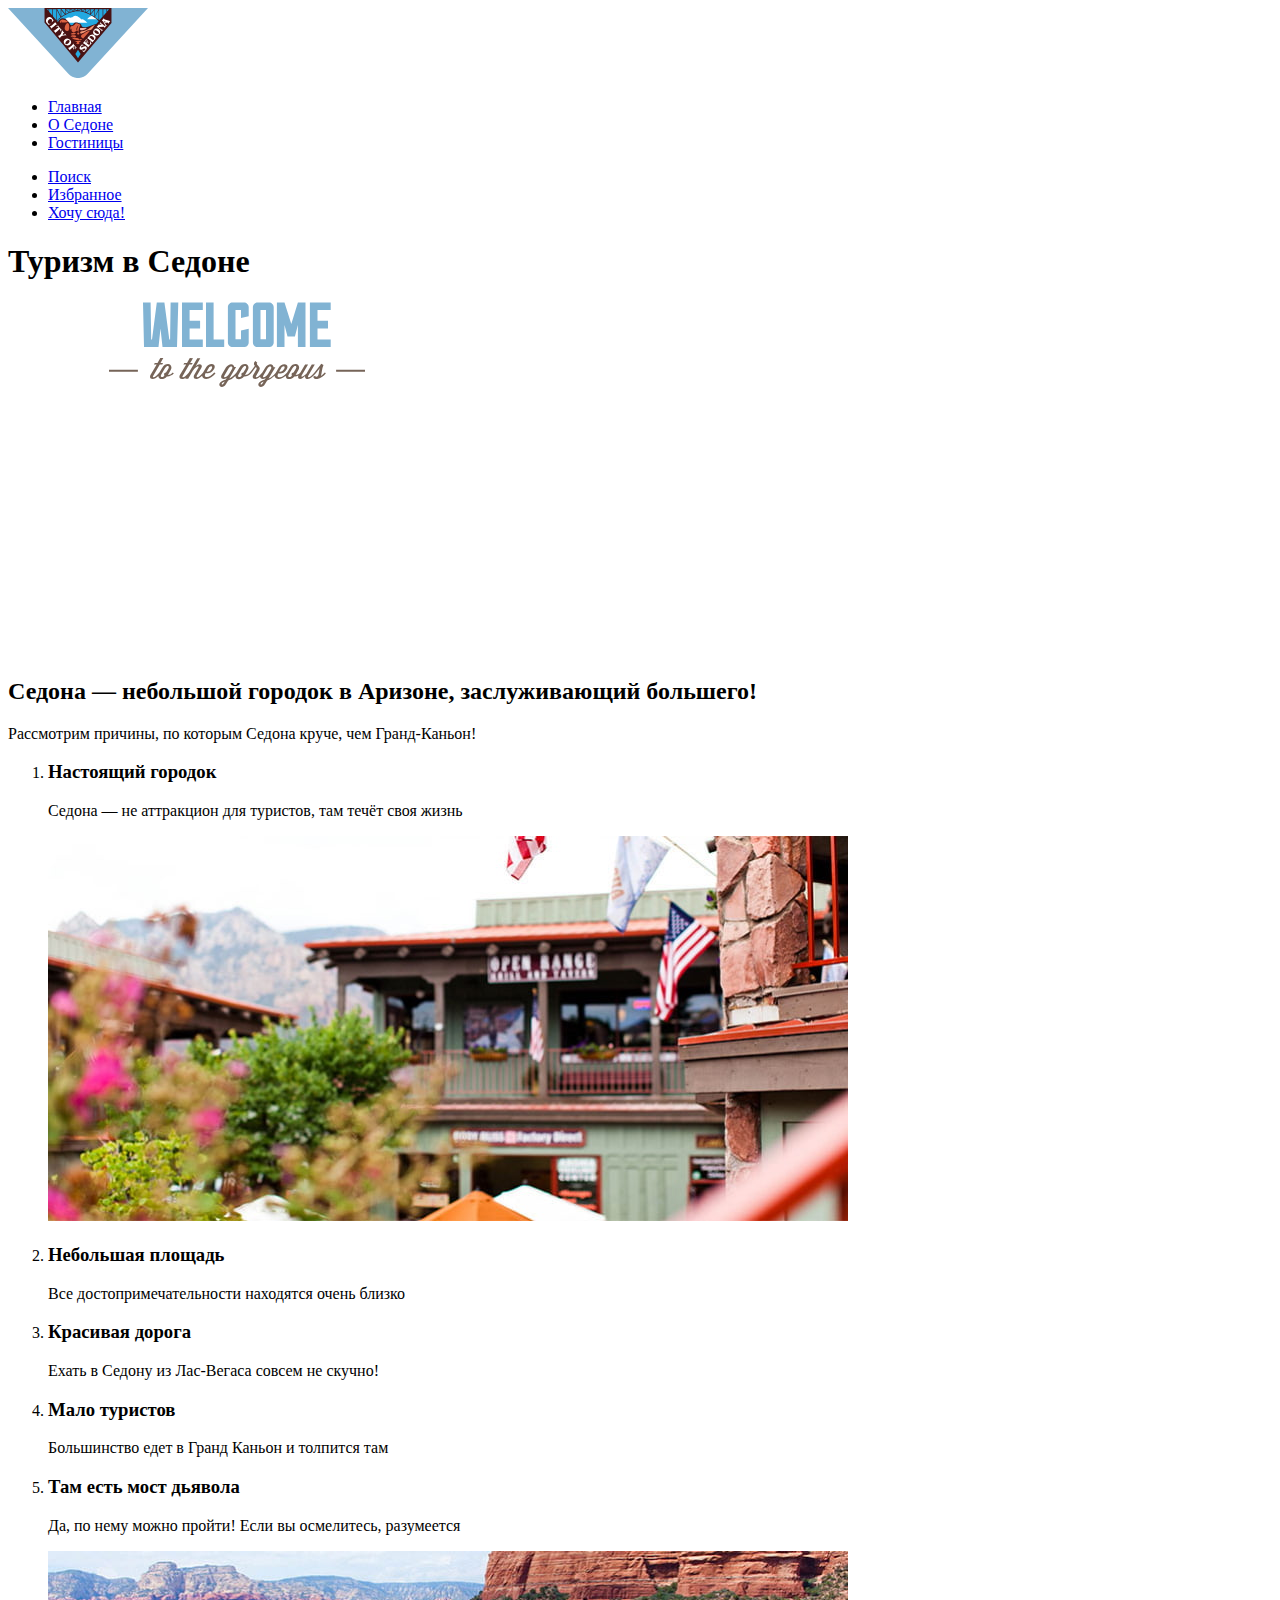
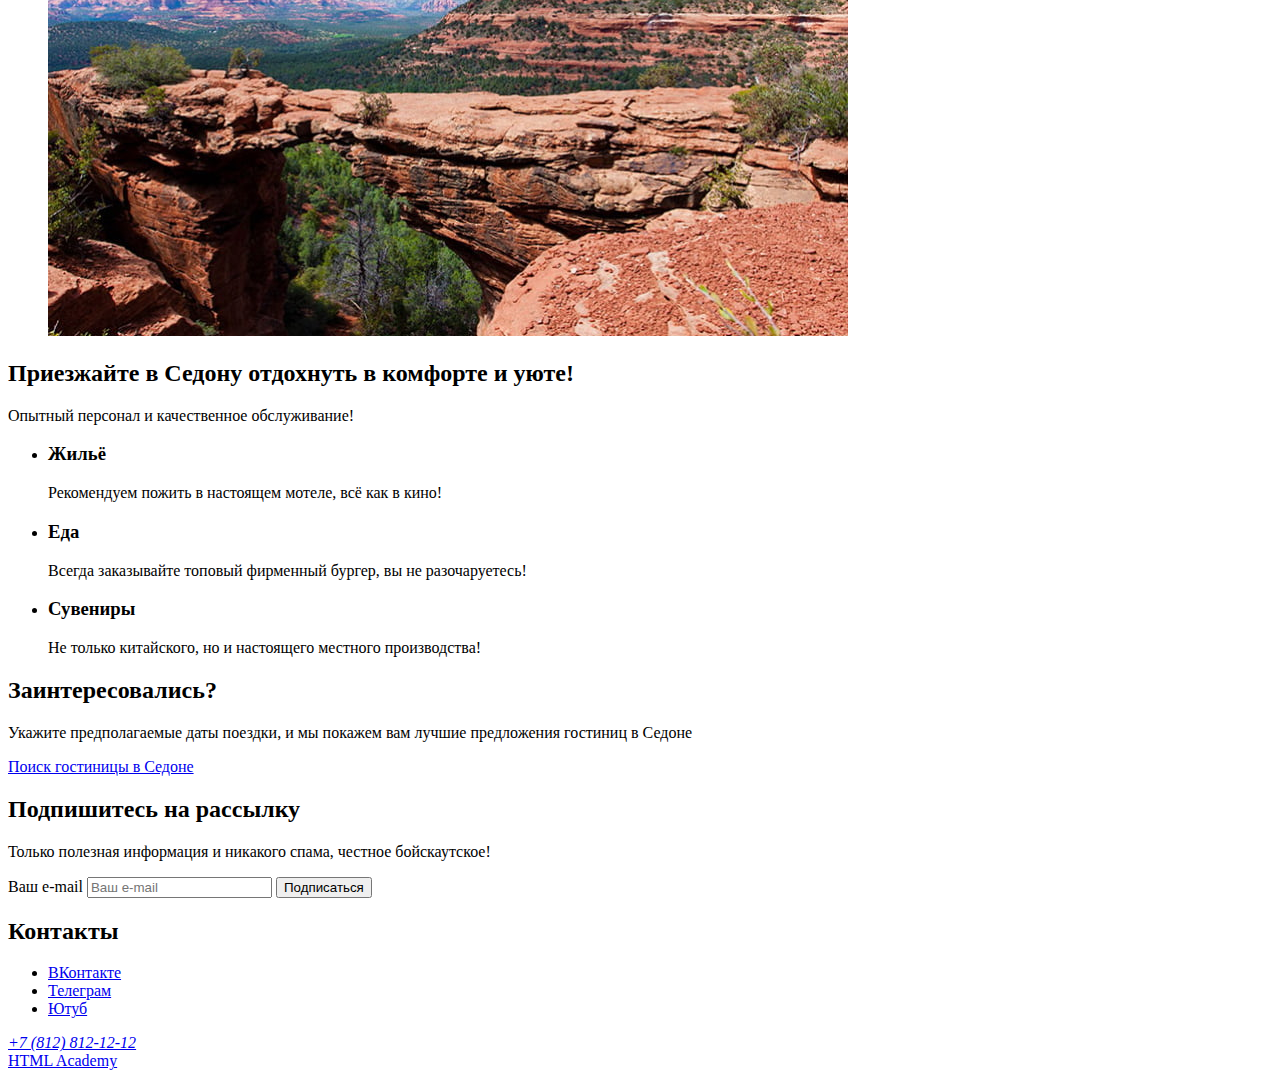
==== index.html @ 93b2c94d "Графика для всех страниц" ====
<!DOCTYPE html>
<html lang="ru">
  <head>
    <meta charset="utf-8">
    <title>HTML Academy: Седона</title>
  </head>
  <body>

    <!-- ХЕДЕР -->
    <header class="page-header">

      <!-- Логотип в хедере-->
      <a class="header-logo" href="index.html">
        <img class="logo-image" src="images/logo/sedona-logo.svg" width="140" height="70" alt="Логотип сайта Седона">
      </a>

      <!-- Главное меню -->
      <nav class="main-navigation">
        <ul class="navigation-list">
          <li class="navigation-item">
            <a class="navigation-link navigation-link-current" href="index.html">
              Главная
            </a>
          </li>
          <li class="navigation-item">
            <a class="navigation-link" href="#">
              О Седоне
            </a>
          </li>
          <li class="navigation-item">
            <a class="navigation-link" href="catalog.html">
              Гостиницы
            </a>
          </li>
        </ul>

        <!-- Пользовательское меню -->
        <ul class="navigation-list navigation-user">
          <li class="navigation-item">
            <a class="navigation-button" href="#">
              <span class="visually-hidden">
                Поиск
              </span>
            </a>
          </li>
          <li class="navigation-item">
            <a class="navigation-button" href="#">
              <span class="visually-hidden">
                Избранное
              </span>
            </a>
          </li>
          <li class="navigation-item">
            <a class="navigation-button button button-link" href="#">
              Хочу сюда!
            </a>
          </li>
        </ul>
      </nav>

    </header>

    <!-- СОДЕРЖИМОЕ СТРАНИЦЫ -->
    <main class="main-container main-index">

      <!-- Хиро -->
      <section class="hero">
        <h1 class="visually-hidden">
          Туризм в Седоне
        </h1>
        <div class="hero-divider">
          <img class="hero-slogan" src="images/index/svg/hero-slogan.svg" width="458" height="352" alt="Welcome to the gorgeous Sedona. Because the Grand Canyon sucks!">
        </div>
      </section>

      <!-- Преимущества -->
      <section class="advantages">

        <!-- Шапка преимуществ -->
        <header class="advantages-header">
          <h2 class="advantages-title heading">
            Седона — небольшой городок в Аризоне, заслуживающий большего!
          </h2>
          <p class="heading-tagline">
            Рассмотрим причины, по которым Седона круче, чем Гранд-Каньон!
          </p>
        </header>

        <!-- Список преимуществ -->
        <ol class="advantages-list">

          <!-- 1 преимущество -->
          <li class="advantages-item">
            <div class="reason reason-photo">
              <h3 class="reason-title">
                Настоящий городок
              </h3>
              <p class="reason-tagline">
                Седона — не аттракцион для туристов, там течёт своя жизнь
              </p>
            </div>
            <img class="advantages-photo" src="images/index/advantages-townscape.jpg" width="800" height="385" alt="Внешний облик города Седоны">
          </li>

          <!-- 2 преимущество -->
          <li class="reason">
            <h3 class="reason-title">
              Небольшая площадь
            </h3>
            <p class="reason-tagline">
              Все достопримечательности находятся очень близко
            </p>
          </li>

          <!-- 3 преимущество -->
          <li class="reason reason-center">
            <h3 class="reason-title">
              Красивая дорога
            </h3>
            <p class="reason-tagline">
              Ехать в Седону из Лас-Вегаса совсем не скучно!
            </p>
          </li>

          <!-- 4 преимущество -->
          <li class="reason">
            <h3 class="reason-title">
              Мало туристов
            </h3>
            <p class="reason-tagline">
              Большинство едет в Гранд Каньон и толпится там
            </p>
          </li>

          <!-- 5 преимущество -->
          <li class="advantages-item">
            <div class="reason reason-photo">
              <h3 class="reason-title">
                Там есть мост дьявола
              </h3>
              <p class="reason-tagline">
                Да, по нему можно пройти! Если вы осмелитесь, разумеется
              </p>
            </div>
            <img class="advantages-photo advantages-photo-order" src="images/index/advantages-devils-bridge.jpg" width="800" height="385" alt="Мост Дьявола">
          </li>

        </ol>
      </section>

      <!-- Сервисы -->
      <section class="services">

        <!-- Шапка сервисов -->
        <header class="services-header">
          <h2 class="services-title heading">
            Приезжайте в Седону отдохнуть в комфорте и уюте!
          </h2>
          <p class="heading-tagline">
            Опытный персонал и качественное обслуживание!
          </p>
        </header>

        <!-- Список сервисов-->
        <ul class="services-list">

          <li class="services-item services-housing">
            <h3 class="reason-title services-title">
              Жильё
            </h3>
            <p class="reason-tagline services-tagline">
              Рекомендуем пожить в настоящем мотеле, всё как в кино!
            </p>
          </li>
          <li class="services-item services-food">
            <h3 class="reason-title services-title">
              Еда
            </h3>
            <p class="reason-tagline services-tagline">
              Всегда заказывайте топовый фирменный бургер, вы не разочаруетесь!
            </p>
          </li>
          <li class="services-item services-souvenir">
            <h3 class="reason-title services-title">
              Сувениры
            </h3>
            <p class="reason-tagline services-tagline">
              Не только китайского, но и настоящего местного производства!
            </p>
          </li>

        </ul>
      </section>

        <!-- Поиск гостиницы -->
      <section class="search-hotel">
        <h2 class="search-hotel-title heading">
          Заинтересовались?
        </h2>
        <p class="find-hotel-tagline">
          Укажите предполагаемые даты поездки, и мы покажем вам лучшие предложения гостиниц в Седоне
        </p>
        <a class="button button-link" href="catalog.html">
          Поиск гостиницы в Cедоне
        </a>
      </section>

      <!-- Подписка -->
      <section class="subscribe subscribe-index">
        <h2 class="subscribe-title heading">
          Подпишитесь на рассылку
        </h2>
        <p class="subscribe-tagline">
          Только полезная информация и никакого спама, честное бойскаутское!
        </p>
        <form class="subscribe-form" action="https://echo.htmlacademy.ru/" method="post">
          <label for="email" class="visually-hidden">
            Ваш e-mail
          </label>
          <input type="text" id="email" name="subscribe-email" placeholder="Ваш e-mail">
          <button class="subscribe-button button" type="submit">
            Подписаться
          </button>
        </form>
      </section>

    </main>

    <!-- ФУТЕР -->
    <footer class="page-footer">
      <h2 class="visually-hidden">
        Контакты
      </h2>

      <!-- Ссылки на социальные сети -->
      <ul class="social-list">
        <li class="social-item">
          <a class="social-button" href="https://vk.com/htmlacademy">
            <span class="visually-hidden">
              ВКонтакте
            </span>
          </a>
        </li>
        <li class="social-item">
          <a class="social-button" href="https://t.me/htmlacademy">
            <span class="visually-hidden">
              Телеграм
            </span>
          </a>
        </li>
        <li class="social-item">
          <a class="social-button" href="https://www.youtube.com/c/htmlacademyrus">
            <span class="visually-hidden">
              Ютуб
            </span>
          </a>
        </li>
      </ul>

      <!-- Телефон -->
      <address class="footer-address">
        <a class="footer-address-phone" href="tel:+78128121212">
          +7 (812) 812-12-12
        </a>
      </address>

      <!-- Баннер HTML Academy -->
      <a class="htmlacademy-link" href="https://htmlacademy.ru/">
        <span class="visually-hidden">
          HTML Academy
        </span>
      </a>

    </footer>

  </body>
</html>
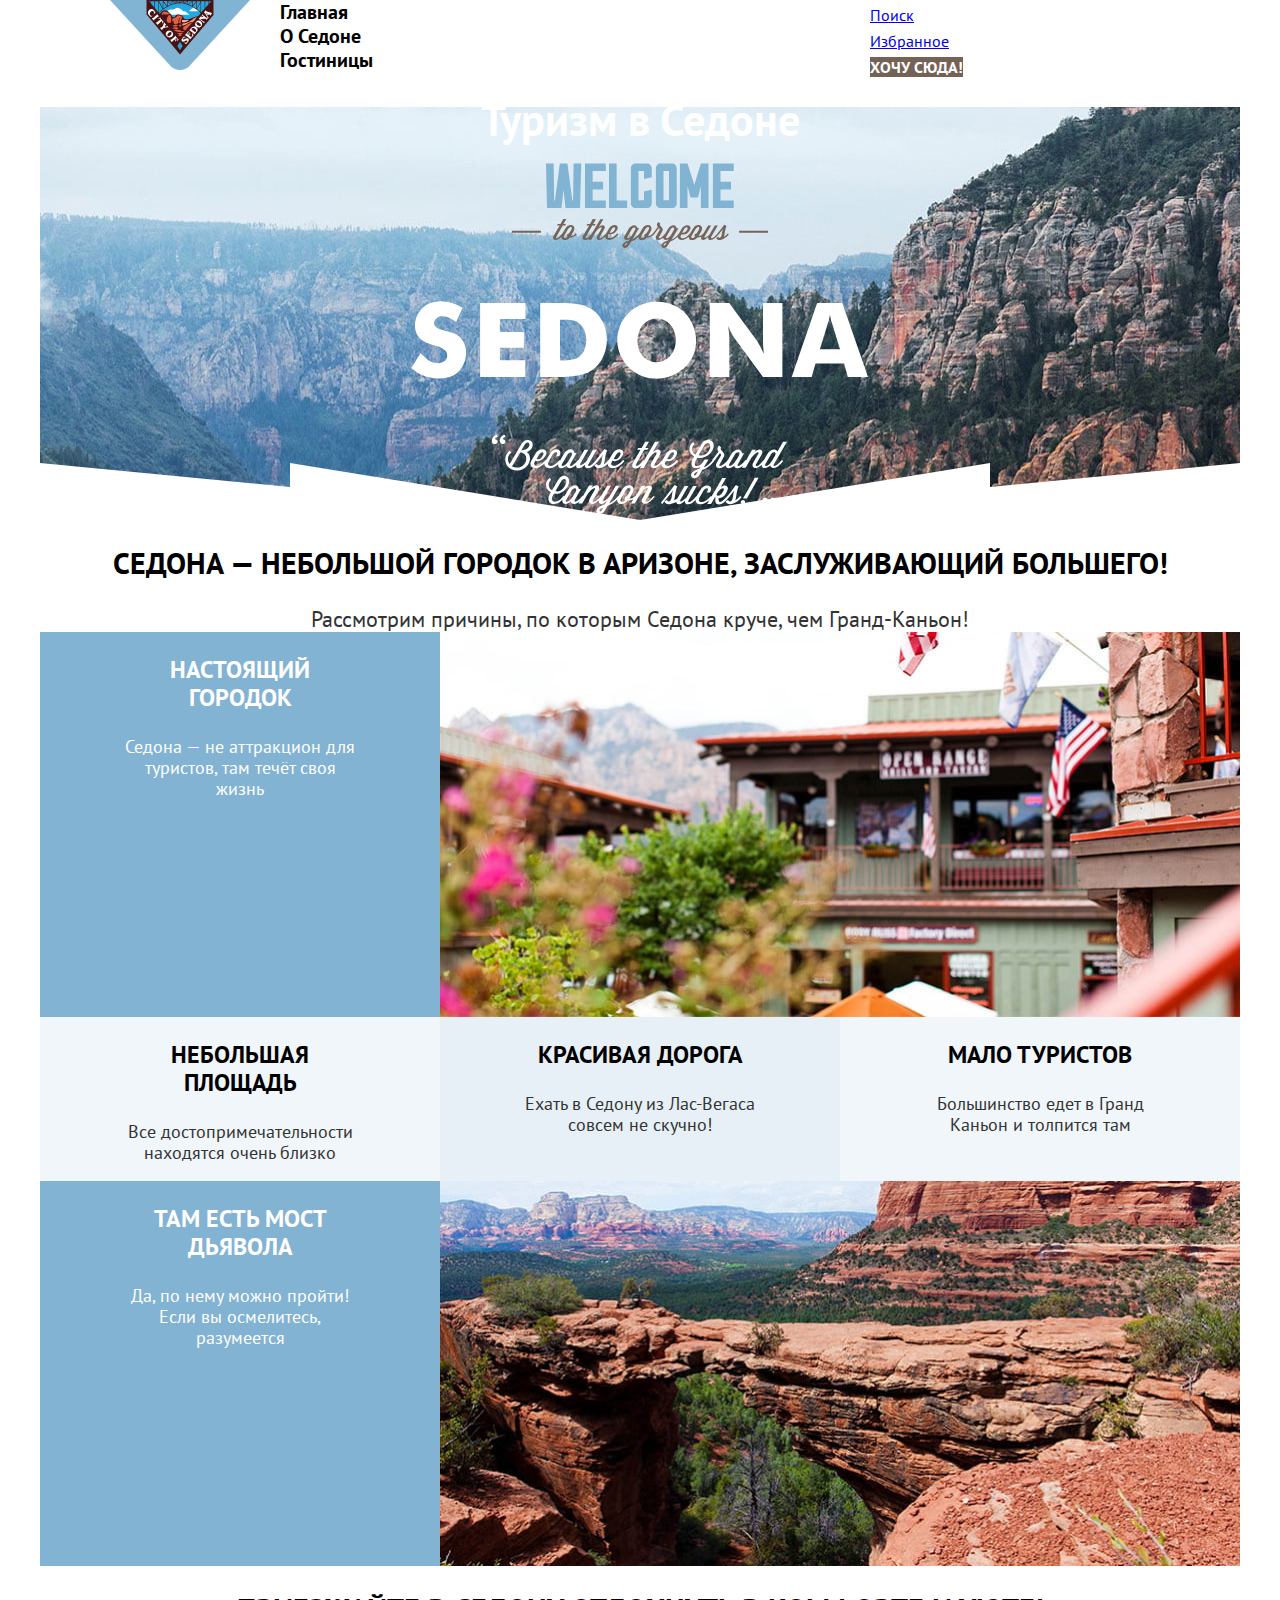
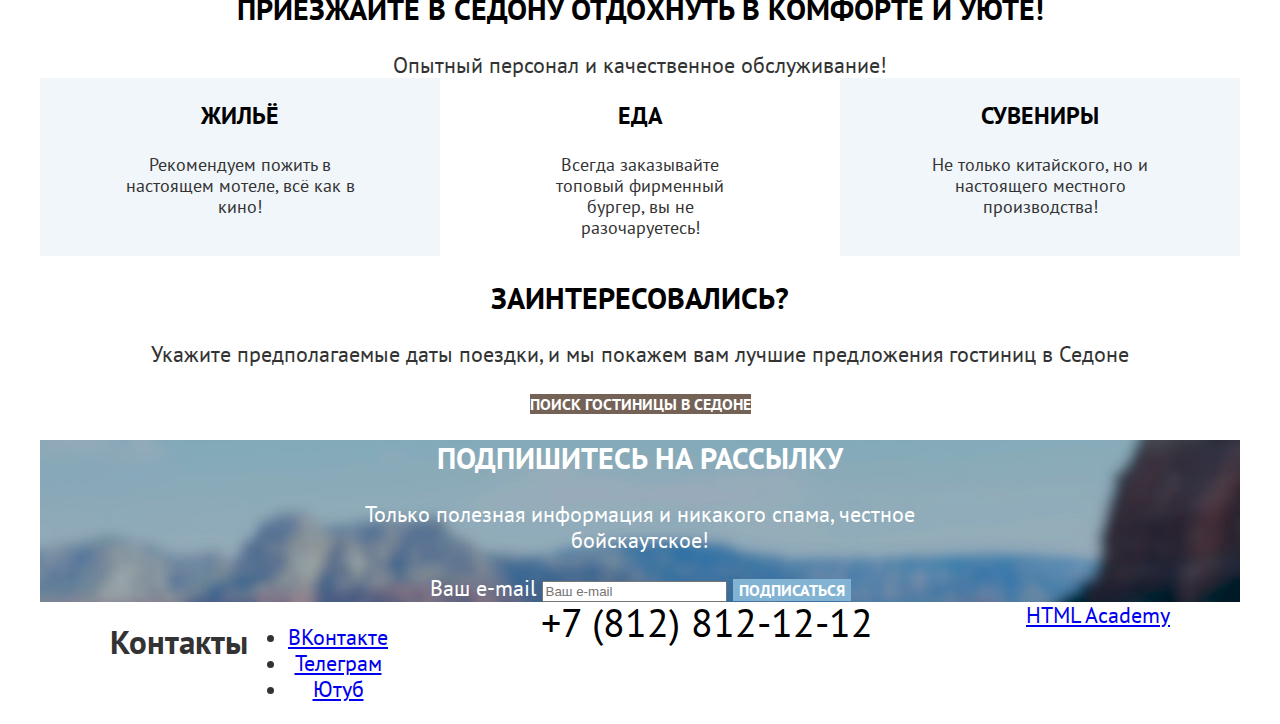
==== commit 67beeb50: "Merge pull request #2 from Yollil/master" ====
--- a/index.html
+++ b/index.html
@@ -3,6 +3,7 @@
   <head>
     <meta charset="utf-8">
     <title>HTML Academy: Седона</title>
+    <link rel="stylesheet" href="styles/styles.css">
   </head>
   <body>
 
@@ -197,7 +198,7 @@
         <h2 class="search-hotel-title heading">
           Заинтересовались?
         </h2>
-        <p class="find-hotel-tagline">
+        <p class="search-hotel-tagline">
           Укажите предполагаемые даты поездки, и мы покажем вам лучшие предложения гостиниц в Седоне
         </p>
         <a class="button button-link" href="catalog.html">
--- a/styles/styles.css
+++ b/styles/styles.css
@@ -0,0 +1,402 @@
+/* Шрифты */
+
+@font-face {
+  font-family: "PT Sans";
+  font-style: normal;
+  font-weight: 400;
+  src: url("../fonts/ptsans-400.woff2") format("woff2");
+  font-display: swap;
+}
+
+@font-face {
+  font-family: "PT Sans";
+  font-style: normal;
+  font-weight: 700;
+  src: url("../fonts/ptsans-700.woff2") format("woff2");
+  font-display: swap;
+}
+
+/* Основное */
+
+html {
+  height: 100%;
+}
+
+body {
+  font-family: "PT Sans", sans-serif;
+  font-size: 22px;
+  line-height: 26px;
+  color: #333333;
+  background-color: #FFFFFF;
+  text-align: center;
+  margin: 0 auto;
+  display: flex;
+  flex-direction: column;
+  min-height: 100%;
+  width: 1200px;
+}
+
+.main-container {
+  flex-grow: 1;
+}
+
+.main-catalog {
+  text-align: left;
+}
+
+.heading {
+  font-size: 30px;
+  line-height: 36px;
+  color: #000000;
+  font-weight: 700;
+  text-transform: uppercase;
+}
+
+.heading-tagline {
+  margin: 0;
+  padding: 0;
+}
+
+/* Кнопки */
+
+.button {
+  font-family: inherit;
+  font-size: 16px;
+  line-height: 20px;
+  font-weight: 700;
+  text-align: center;
+  color: #FFFFFF;
+  background-color: #83B3D3;
+  text-decoration: none;
+  text-transform: uppercase;
+  border: none;
+}
+
+.button-link {
+  background-color: #756257;
+}
+
+.favorite-selected {
+  background-color: #7DB54F;
+}
+
+.button-reset {
+  background-color: transparent;
+}
+
+/* Хедер */
+
+.page-header {
+  text-align: left;
+  display: flex;
+}
+
+.header-logo {
+  margin-left: 70px;
+}
+
+.main-navigation {
+  display: flex;
+  width: 892px;
+  padding-left: 30px;
+  padding-right: 70px;
+}
+
+.navigation-list {
+  width: 570px;
+  margin: 0;
+  padding: 0;
+  list-style: none;
+}
+
+.navigation-user {
+  width: 300px;
+  margin-left: auto;
+}
+
+.navigation-link {
+  font-size: 20px;
+  line-height: 24px;
+  font-weight: 700;
+  color: #000000;
+  text-decoration: none;
+  display: block;
+}
+
+.navigation-button {
+  font-size: 16px;
+  line-height: 20px;
+}
+
+/* Футер */
+
+.page-footer {
+  width: 1060px;
+  padding-left: 70px;
+  padding-right: 70px;
+  display: flex;
+}
+
+.social-list {
+  margin-right: auto;
+}
+
+.footer-address-phone {
+  width: 400px;
+  font-size: 40px;
+  line-height: 40px;
+  font-style: normal;
+  color: #000000;
+  text-decoration: none;
+}
+
+.htmlacademy-link {
+  margin-left: auto;
+}
+
+/* ГЛАВНАЯ */
+
+/* Приветствие */
+
+.hero {
+  color: #FFFFFF;
+  background-color: #68A2CA;
+  background-image: url("../images/index/hero-background.jpg");
+  background-size: 100% auto;
+  background-repeat: no-repeat;
+}
+
+.hero-divider {
+  background-position: bottom;
+  background-image: url("../images/index/svg/hero-divider.svg");
+  background-size: 100% auto;
+  background-repeat: no-repeat;
+}
+
+/* Преимущества */
+
+.advantages-list, .services-list {
+  display: flex;
+  flex-wrap: wrap;
+  list-style: none;
+  margin: 0;
+  padding: 0;
+}
+
+.advantages-item {
+  display: flex;
+}
+
+.reason {
+  width: 230px;
+  padding-left: 85px;
+  padding-right: 85px;
+  font-size: 18px;
+  line-height: 21px;
+  background-color: rgba(131, 179, 211, 0.12);
+}
+
+.reason-photo {
+  background-color: #83B3D3;
+  color: #FFFFFF;
+}
+
+.reason-center {
+  background-color: rgba(131, 179, 211, 0.2);
+}
+
+.reason-title {
+  color: #000000;
+  font-weight: 700;
+  text-transform: uppercase;
+  font-size: 24px;
+  line-height: 28px;
+}
+
+.reason-photo .reason-title {
+  color: #FFFFFF
+}
+
+/* Сервисы */
+
+.services-item {
+  width: 230px;
+  padding-left: 85px;
+  padding-right: 85px;
+  font-size: 18px;
+  line-height: 21px;
+  background-color: rgba(131, 179, 211, 0.12);
+}
+
+.services-housing {
+  background-image: url("../images/index/svg/housing.svg");
+  background-repeat: no-repeat;
+}
+
+.services-food {
+  background-color:#FFFFFF;
+  background-image: url("../images/index/svg/food.svg");
+  background-repeat: no-repeat;
+}
+
+.services-souvenir {
+  background-image: url("../images/index/svg/souvenir.svg");
+  background-repeat: no-repeat;
+}
+
+/* Подписка */
+
+.subscribe {
+  text-align: center;
+  width: 684px;
+  padding-left: 258px;
+  padding-right: 258px;
+}
+
+.subscribe-index {
+  background-color: #68A2CA;
+  color: #FFFFFF;
+  background-image: url("../images/index/subscribe-background.jpg");
+  background-size: 100% auto;
+  background-repeat: no-repeat;
+}
+
+.subscribe-index .subscribe-title {
+  color: #FFFFFF;
+}
+
+/* КАТАЛОГ */
+
+.catalog-header-title {
+  font-size: 60px;
+  line-height: 78px;
+}
+
+.catalog-container {
+  background-color: #68A2CA;
+  color: #FFFFFF;
+  background-image: url("../images/catalog/catalog-background.jpg");
+  background-size: 100% auto;
+  background-repeat: no-repeat;
+  text-align: left;
+  padding-left: 70px;
+  padding-right: 70px;
+}
+
+/* Хлебные крошки */
+
+.breadcrumbs {
+  list-style: none;
+}
+
+.breadcrumbs-link {
+  font-size: 16px;
+  line-height: 21px;
+  color: #FFFFFF;
+  text-decoration: none;
+}
+
+/* Фильтры */
+
+.catalog-filter-form {
+  display: flex;
+}
+
+.filter-list {
+  list-style: none;
+  margin: 0;
+  padding: 0;
+}
+
+.filter-title {
+  font-weight: 700;
+  font-size: 20px;
+  line-height: 24px;
+}
+
+.control-label {
+  font-size: 18px;
+  line-height: 23px;
+}
+
+/* Слайдер */
+
+.filter-price {
+  font-size: 18px;
+  line-height: 24px;
+}
+
+.filter-input {
+  font-weight: 700;
+}
+
+/* Список гостиниц */
+
+.catalog-content {
+  width: 1060px;
+  padding-left: 70px;
+  padding-right: 70px;
+}
+
+.search-result {
+  font-size: 30px;
+  line-height: 36px;
+  font-weight: 700;
+  text-transform: uppercase;
+}
+
+.hotels-list {
+  display: flex;
+  flex-wrap: wrap;
+  list-style: none;
+  margin: 0;
+  padding: 0;
+}
+
+/* Карточка гостиницы */
+
+.hotels-card {
+  width: 300px;
+  padding-left: 20px;
+  padding-right: 20px;
+}
+
+.hotels-description {
+  font-size: 18px;
+  line-height: 21px;
+}
+
+.hotels-price {
+  font-size: 18px;
+  line-height: 21px;
+}
+
+.hotels-link {
+  font-size: 24px;
+  line-height: 28px;
+  color: #000000;
+  text-decoration: none;
+}
+
+.hotels-rating {
+  font-size: 16px;
+  line-height: 20px;
+  text-transform: uppercase;
+}
+
+.hotels-button {
+  font-size: 16px;
+  line-height: 20px;
+}
+
+/* Пагинация */
+
+.pagination-list {
+  list-style: none;
+  display: flex;
+}
+
+.pagination-current {
+  color: #000000;
+  background-color: #F2F2F2;
+}
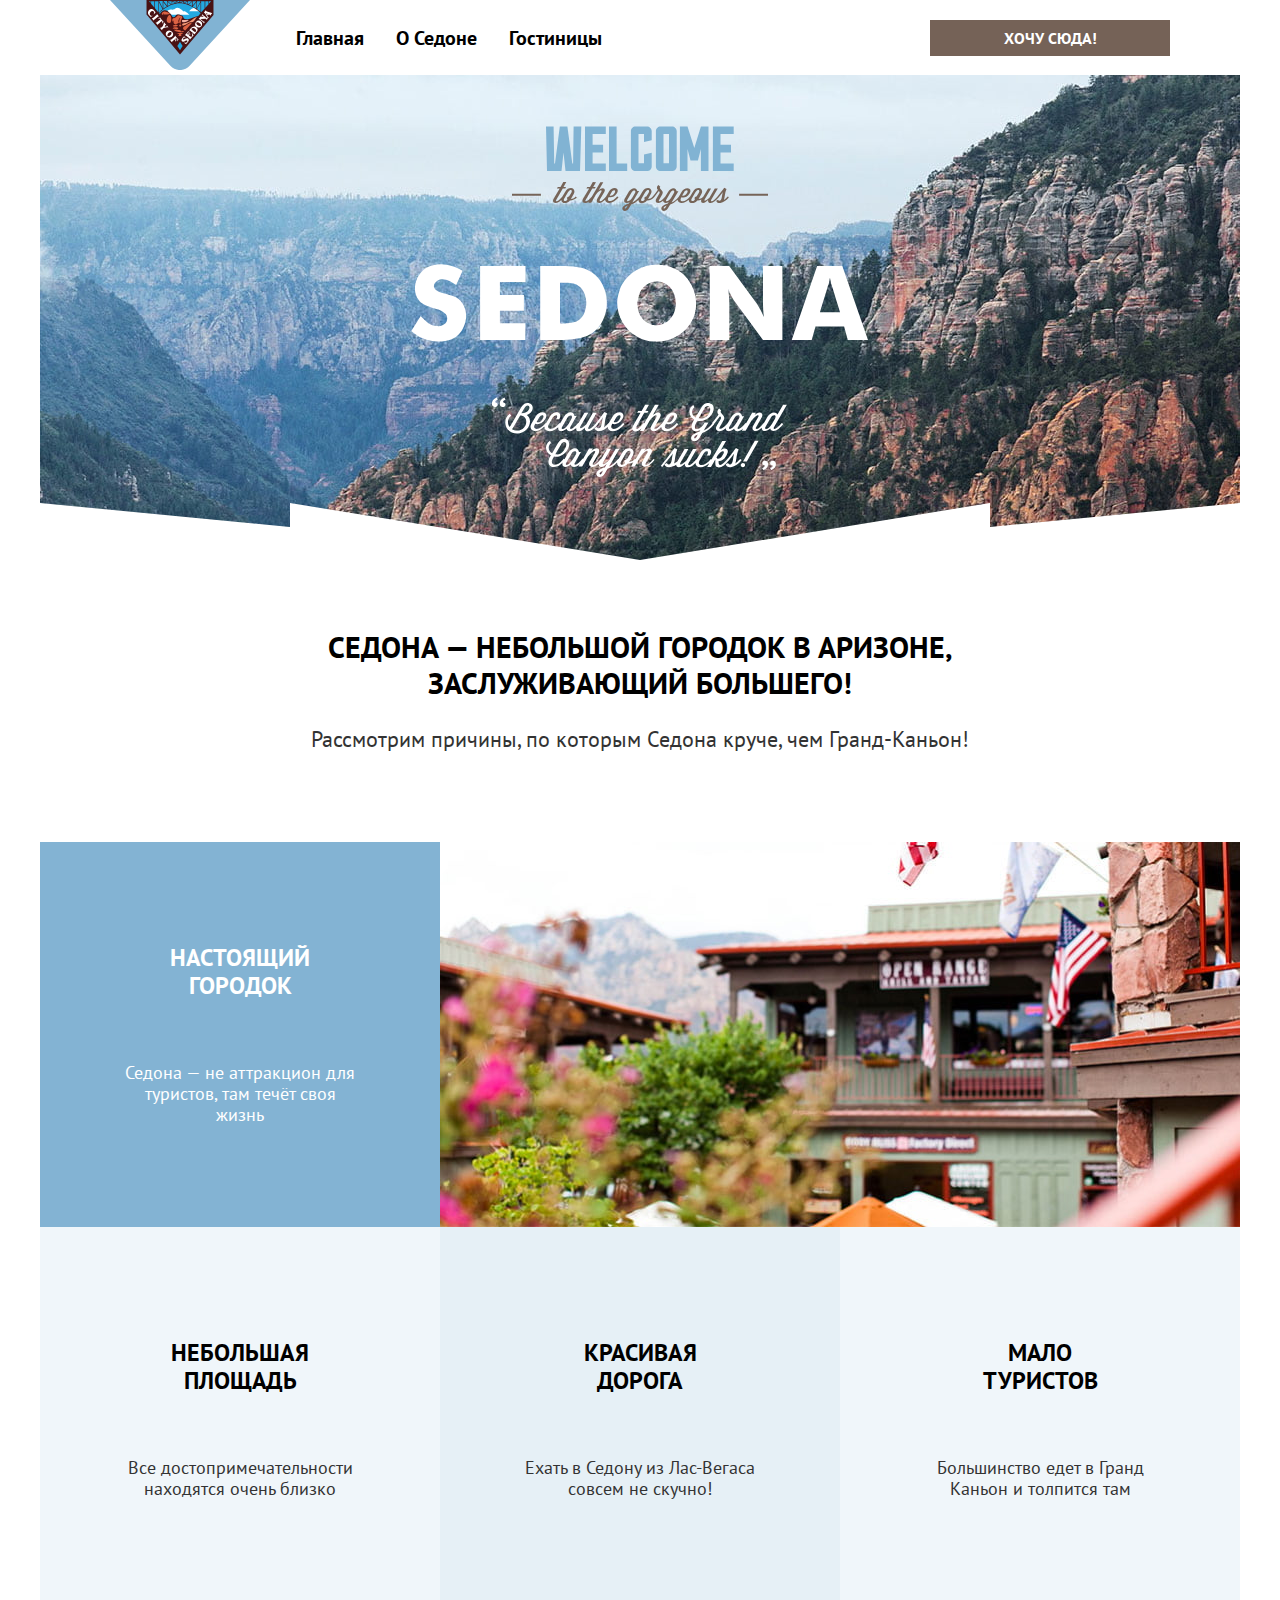
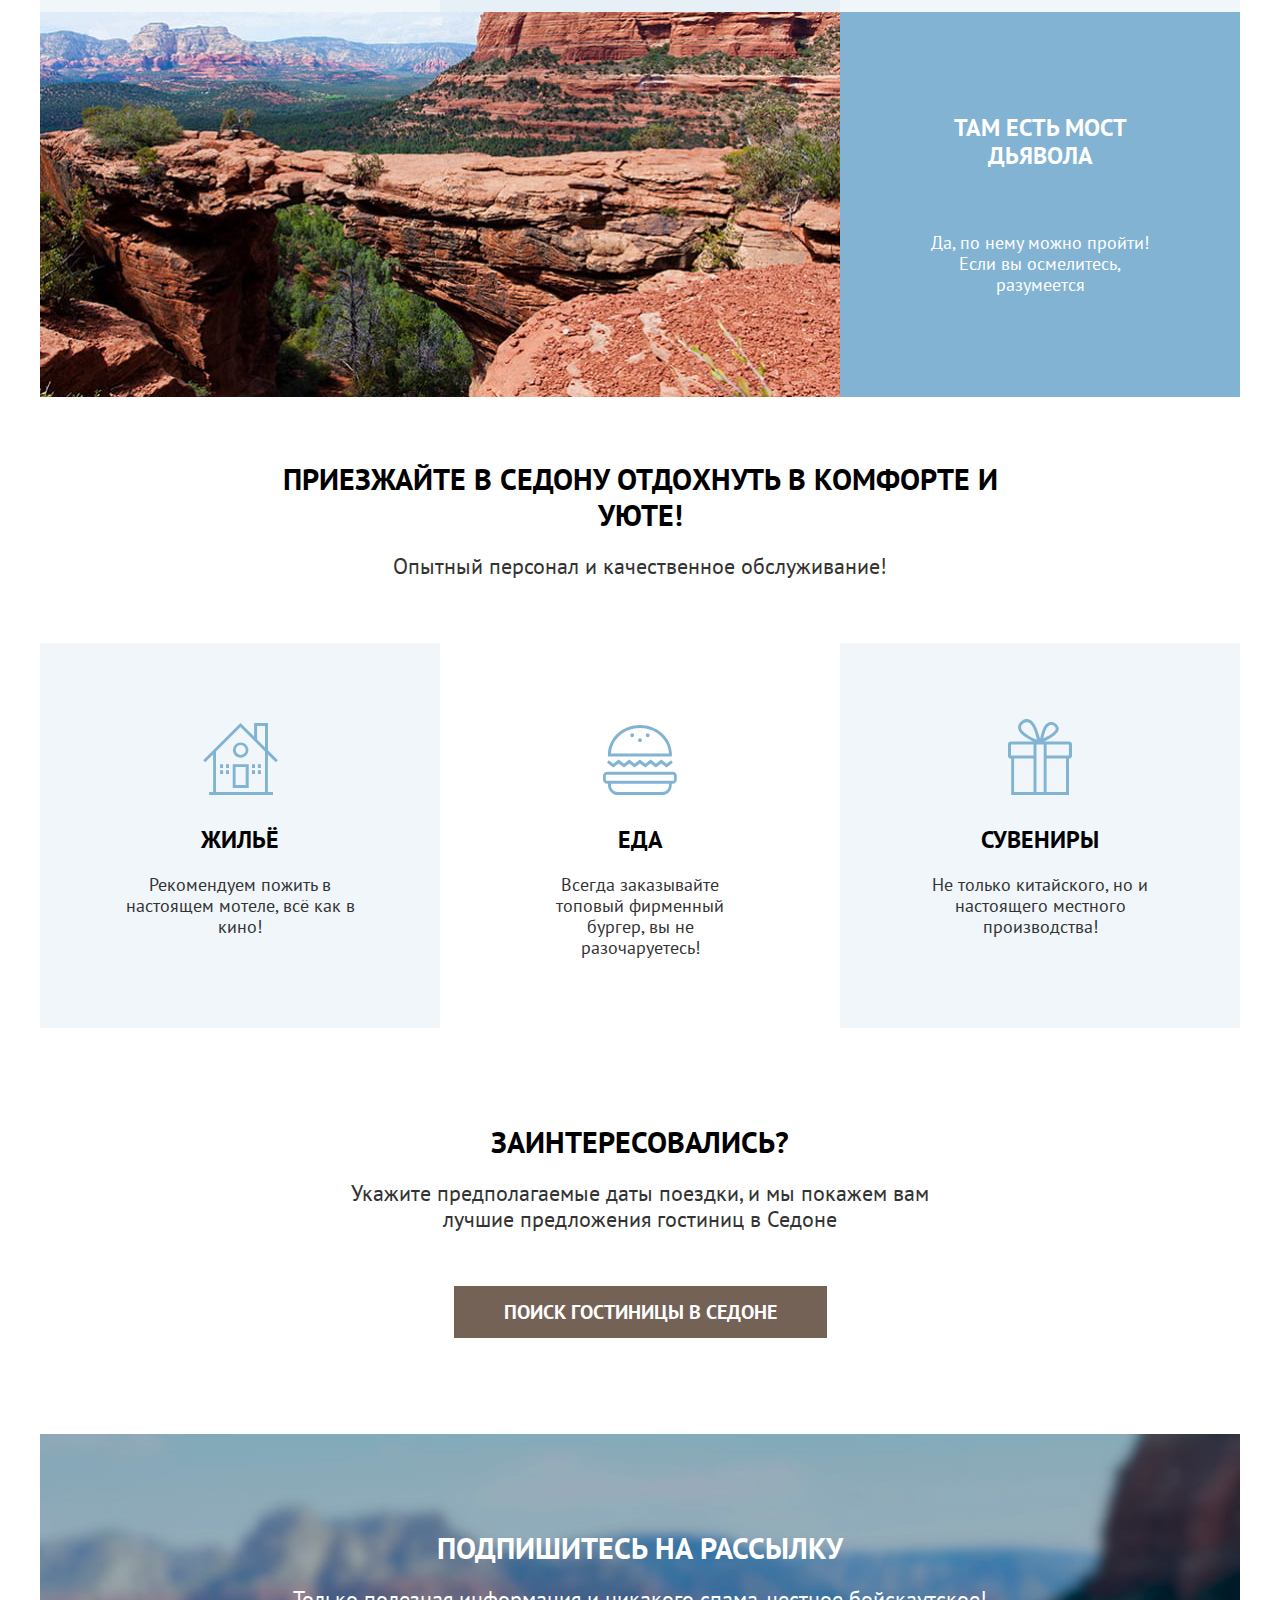
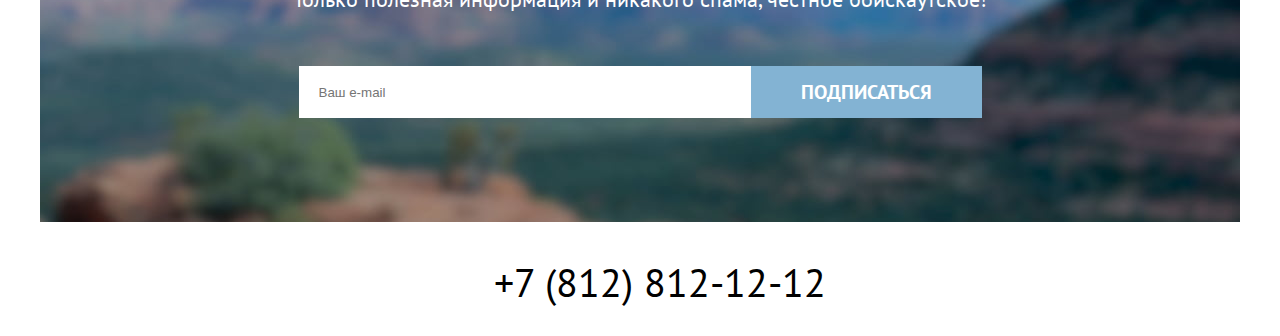
==== commit fd9bb648: "Merge pull request #3 from Yollil/master" ====
--- a/index.html
+++ b/index.html
@@ -135,7 +135,7 @@
 
           <!-- 5 преимущество -->
           <li class="advantages-item">
-            <div class="reason reason-photo">
+            <div class="reason reason-photo reason-order">
               <h3 class="reason-title">
                 Там есть мост дьявола
               </h3>
@@ -143,7 +143,7 @@
                 Да, по нему можно пройти! Если вы осмелитесь, разумеется
               </p>
             </div>
-            <img class="advantages-photo advantages-photo-order" src="images/index/advantages-devils-bridge.jpg" width="800" height="385" alt="Мост Дьявола">
+            <img class="advantages-photo" src="images/index/advantages-devils-bridge.jpg" width="800" height="385" alt="Мост Дьявола">
           </li>
 
         </ol>
@@ -198,7 +198,7 @@
         <h2 class="search-hotel-title heading">
           Заинтересовались?
         </h2>
-        <p class="search-hotel-tagline">
+        <p class="search-hotel-tagline heading-tagline">
           Укажите предполагаемые даты поездки, и мы покажем вам лучшие предложения гостиниц в Седоне
         </p>
         <a class="button button-link" href="catalog.html">
@@ -218,8 +218,8 @@
           <label for="email" class="visually-hidden">
             Ваш e-mail
           </label>
-          <input type="text" id="email" name="subscribe-email" placeholder="Ваш e-mail">
-          <button class="subscribe-button button" type="submit">
+          <input class="subscribe-input" type="text" id="email" name="subscribe-email" placeholder="Ваш e-mail">
+          <button class="button" type="submit">
             Подписаться
           </button>
         </form>
--- a/styles/styles.css
+++ b/styles/styles.css
@@ -17,6 +17,17 @@
 }
 
 /* Основное */
+
+.visually-hidden {
+  position: absolute;
+  width: 1px;
+  height: 1px;
+  margin: -1px;
+  padding: 0;
+  border: 0;
+  clip: rect(0 0 0 0);
+  overflow: hidden;
+}
 
 html {
   height: 100%;
@@ -50,6 +61,8 @@
   color: #000000;
   font-weight: 700;
   text-transform: uppercase;
+  margin: 0;
+  padding: 0;
 }
 
 .heading-tagline {
@@ -60,9 +73,10 @@
 /* Кнопки */
 
 .button {
+  display: inline-block;
   font-family: inherit;
-  font-size: 16px;
-  line-height: 20px;
+  font-size: 20px;
+  line-height: 36px;
   font-weight: 700;
   text-align: center;
   color: #FFFFFF;
@@ -70,6 +84,7 @@
   text-decoration: none;
   text-transform: uppercase;
   border: none;
+  padding: 8px 50px;
 }
 
 .button-link {
@@ -80,8 +95,28 @@
   background-color: #7DB54F;
 }
 
+.button-apply {
+  font-size: 16px;
+  line-height: 20px;
+  padding: 8px 10px;
+  min-width: 171px;
+}
+
 .button-reset {
   background-color: transparent;
+}
+
+.navigation-button {
+  width: 140px;
+  font-size: 16px;
+  line-height: 20px;
+}
+
+.hotels-button {
+  font-size: 16px;
+  line-height: 20px;
+  min-width: 120px;
+  padding: 8px 10px;
 }
 
 /* Хедер */
@@ -107,11 +142,15 @@
   margin: 0;
   padding: 0;
   list-style: none;
+  display: flex;
+  flex-wrap: wrap;
+  align-items: center;
 }
 
 .navigation-user {
   width: 300px;
   margin-left: auto;
+  justify-content: flex-end;
 }
 
 .navigation-link {
@@ -121,24 +160,23 @@
   color: #000000;
   text-decoration: none;
   display: block;
-}
-
-.navigation-button {
-  font-size: 16px;
-  line-height: 20px;
+  padding: 20px 16px;
 }
 
 /* Футер */
 
 .page-footer {
   width: 1060px;
-  padding-left: 70px;
-  padding-right: 70px;
-  display: flex;
+  padding: 40px 70px 30px;
+  display: flex;
+  justify-content: space-between;
 }
 
 .social-list {
   margin-right: auto;
+  list-style: none;
+  display: flex;
+  flex-wrap: wrap;
 }
 
 .footer-address-phone {
@@ -164,6 +202,8 @@
   background-image: url("../images/index/hero-background.jpg");
   background-size: 100% auto;
   background-repeat: no-repeat;
+  height: 434px;
+  padding-top: 51px;
 }
 
 .hero-divider {
@@ -171,9 +211,19 @@
   background-image: url("../images/index/svg/hero-divider.svg");
   background-size: 100% auto;
   background-repeat: no-repeat;
+  height: inherit;
 }
 
 /* Преимущества */
+
+.advantages-header {
+  padding: 69px 200px;
+  margin-bottom: 21px;
+}
+
+.advantages-title {
+  margin-bottom: 25px;
+}
 
 .advantages-list, .services-list {
   display: flex;
@@ -189,16 +239,22 @@
 
 .reason {
   width: 230px;
-  padding-left: 85px;
-  padding-right: 85px;
+  min-height: 228px;
+  padding: 112px 85px 45px;
   font-size: 18px;
   line-height: 21px;
   background-color: rgba(131, 179, 211, 0.12);
 }
 
 .reason-photo {
+  min-height: 238px;
+  padding-top: 102px;
   background-color: #83B3D3;
   color: #FFFFFF;
+}
+
+.reason-order {
+  order: 2;
 }
 
 .reason-center {
@@ -211,81 +267,151 @@
   text-transform: uppercase;
   font-size: 24px;
   line-height: 28px;
+  margin: 0;
+  margin-bottom: 62px;
+  padding: 0 27px;
 }
 
 .reason-photo .reason-title {
   color: #FFFFFF
 }
 
+.reason-tagline {
+  margin: 0;
+  padding: 0;
+}
+
 /* Сервисы */
+
+.services-header {
+  padding: 64px 200px;
+}
+
+.services-title {
+  margin-bottom: 20px;
+}
 
 .services-item {
   width: 230px;
-  padding-left: 85px;
-  padding-right: 85px;
+  min-height: 157px;
+  padding: 183px 85px 45px;
   font-size: 18px;
   line-height: 21px;
   background-color: rgba(131, 179, 211, 0.12);
+  background-position: bottom 233px left 50%;
 }
 
 .services-housing {
-  background-image: url("../images/index/svg/housing.svg");
+  background-image: url("../images/index/svg/services-housing.svg");
   background-repeat: no-repeat;
 }
 
 .services-food {
   background-color:#FFFFFF;
-  background-image: url("../images/index/svg/food.svg");
+  background-image: url("../images/index/svg/services-food.svg");
   background-repeat: no-repeat;
 }
 
 .services-souvenir {
-  background-image: url("../images/index/svg/souvenir.svg");
-  background-repeat: no-repeat;
+  background-image: url("../images/index/svg/services-souvenir.svg");
+  background-repeat: no-repeat;
+}
+
+/* Поиск гостиницы */
+
+.search-hotel {
+  padding: 96px 304px;
+}
+
+.search-hotel-title {
+  margin-bottom: 20px;
+}
+
+.search-hotel-tagline {
+  margin: 0;
+  padding: 0;
+  margin-bottom: 54px;
 }
 
 /* Подписка */
 
 .subscribe {
   text-align: center;
-  width: 684px;
-  padding-left: 258px;
-  padding-right: 258px;
+  width: 900px;
+  padding: 96px 150px;
 }
 
 .subscribe-index {
   background-color: #68A2CA;
   color: #FFFFFF;
   background-image: url("../images/index/subscribe-background.jpg");
-  background-size: 100% auto;
-  background-repeat: no-repeat;
+  background-size: cover;
+  background-repeat: no-repeat;
+}
+
+.subscribe-title {
+  margin-bottom: 20px;
 }
 
 .subscribe-index .subscribe-title {
   color: #FFFFFF;
 }
 
+.subscribe-tagline {
+  margin: 0;
+  padding: 0;
+  margin-bottom: 54px;
+}
+
+.subscribe-form {
+  display: flex;
+  flex-wrap: wrap;
+  justify-content: center;
+  margin-bottom: 8px;
+}
+
+.subscribe-input {
+  width: 412px;
+  padding-left: 20px;
+  padding-right: 20px;
+  padding-top: 14px;
+  padding-bottom: 14px;
+  border: none;
+}
+
 /* КАТАЛОГ */
+
+.catalog-container {
+  min-height: 307px;
+  background-color: #68A2CA;
+  color: #FFFFFF;
+  background-image: url("../images/catalog/catalog-background.jpg");
+  background-size: cover;
+  background-repeat: no-repeat;
+  text-align: left;
+  padding: 70px;
+  padding-top: 35px;
+}
+
+/* Хедер каталога */
+
+.catalog-header {
+  margin-bottom: 40px;
+}
 
 .catalog-header-title {
   font-size: 60px;
   line-height: 78px;
-}
-
-.catalog-container {
-  background-color: #68A2CA;
-  color: #FFFFFF;
-  background-image: url("../images/catalog/catalog-background.jpg");
-  background-size: 100% auto;
-  background-repeat: no-repeat;
-  text-align: left;
-  padding-left: 70px;
-  padding-right: 70px;
+  margin: 0;
+  margin-bottom: 8px;
+  padding: 0;
 }
 
 /* Хлебные крошки */
 
 .breadcrumbs {
+  margin: 0;
+  padding: 0;
   list-style: none;
 }
 
@@ -302,48 +428,114 @@
   display: flex;
 }
 
+.filter-group {
+  margin: 0;
+  padding: 0;
+  border: none;
+  margin-right: 70px;
+}
+
 .filter-list {
   list-style: none;
   margin: 0;
   padding: 0;
+}
+
+.filter-item:not(:last-child) {
+  margin-bottom: 16px;
 }
 
 .filter-title {
   font-weight: 700;
   font-size: 20px;
   line-height: 24px;
+  margin: 0;
+  padding: 0;
+  margin-bottom: 32px;
 }
 
 .control-label {
+  display: inline-block;
   font-size: 18px;
   line-height: 23px;
 }
 
+/* Кнопки фильтра */
+
+.filter-buttons {
+  display: flex;
+  flex-direction: column;
+  justify-content: flex-end;
+}
+
+.filter-buttons .button:not(:last-child) {
+  margin-bottom: 32px;
+}
+
 /* Слайдер */
 
 .filter-price {
+  display: flex;
+  flex-wrap: wrap;
   font-size: 18px;
   line-height: 24px;
+  margin: 0;
+  margin-left: auto;
+  padding: 0;
+  border: none;
 }
 
 .filter-input {
-  font-weight: 700;
-}
-
-/* Список гостиниц */
+  width: 103px;
+  font-family: inherit;
+  font-size: 18px;
+  line-height: 24px;
+  font-weight: 700;
+  background-color: #F2F2F2;
+  border: none;
+  padding: 12px 20px;
+}
+
+/* Сортировка гостиниц */
 
 .catalog-content {
   width: 1060px;
   padding-left: 70px;
   padding-right: 70px;
+  padding-top: 50px;
+}
+
+.catalog-sorting {
+  display: flex;
+  justify-content: space-between;
+  align-items: center;
+  margin-bottom: 40px;
 }
 
 .search-result {
+  margin: 0;
+  padding: 0;
   font-size: 30px;
   line-height: 36px;
   font-weight: 700;
   text-transform: uppercase;
 }
+
+.sorting-wrapper {
+  display: flex;
+}
+
+/* Форма сортировки */
+
+.select-control {
+  width: 252px;
+  padding-left: 20px;
+  padding-right: 20px;
+  padding-top: 14px;
+  padding-bottom: 14px;
+}
+
+/* Список гостиниц */
 
 .hotels-list {
   display: flex;
@@ -384,19 +576,24 @@
   text-transform: uppercase;
 }
 
-.hotels-button {
-  font-size: 16px;
-  line-height: 20px;
-}
-
 /* Пагинация */
 
 .pagination-list {
   list-style: none;
   display: flex;
-}
-
-.pagination-current {
+  padding: 40px 0 60px;
+}
+
+.pagination-link {
+  display: block;
+  box-sizing: border-box;
+  width: 60px;
+  height: 60px;
+  padding: 11px;
+  margin-right: 8px;
+}
+
+.pagination-current, .pagination-more {
   color: #000000;
   background-color: #F2F2F2;
 }
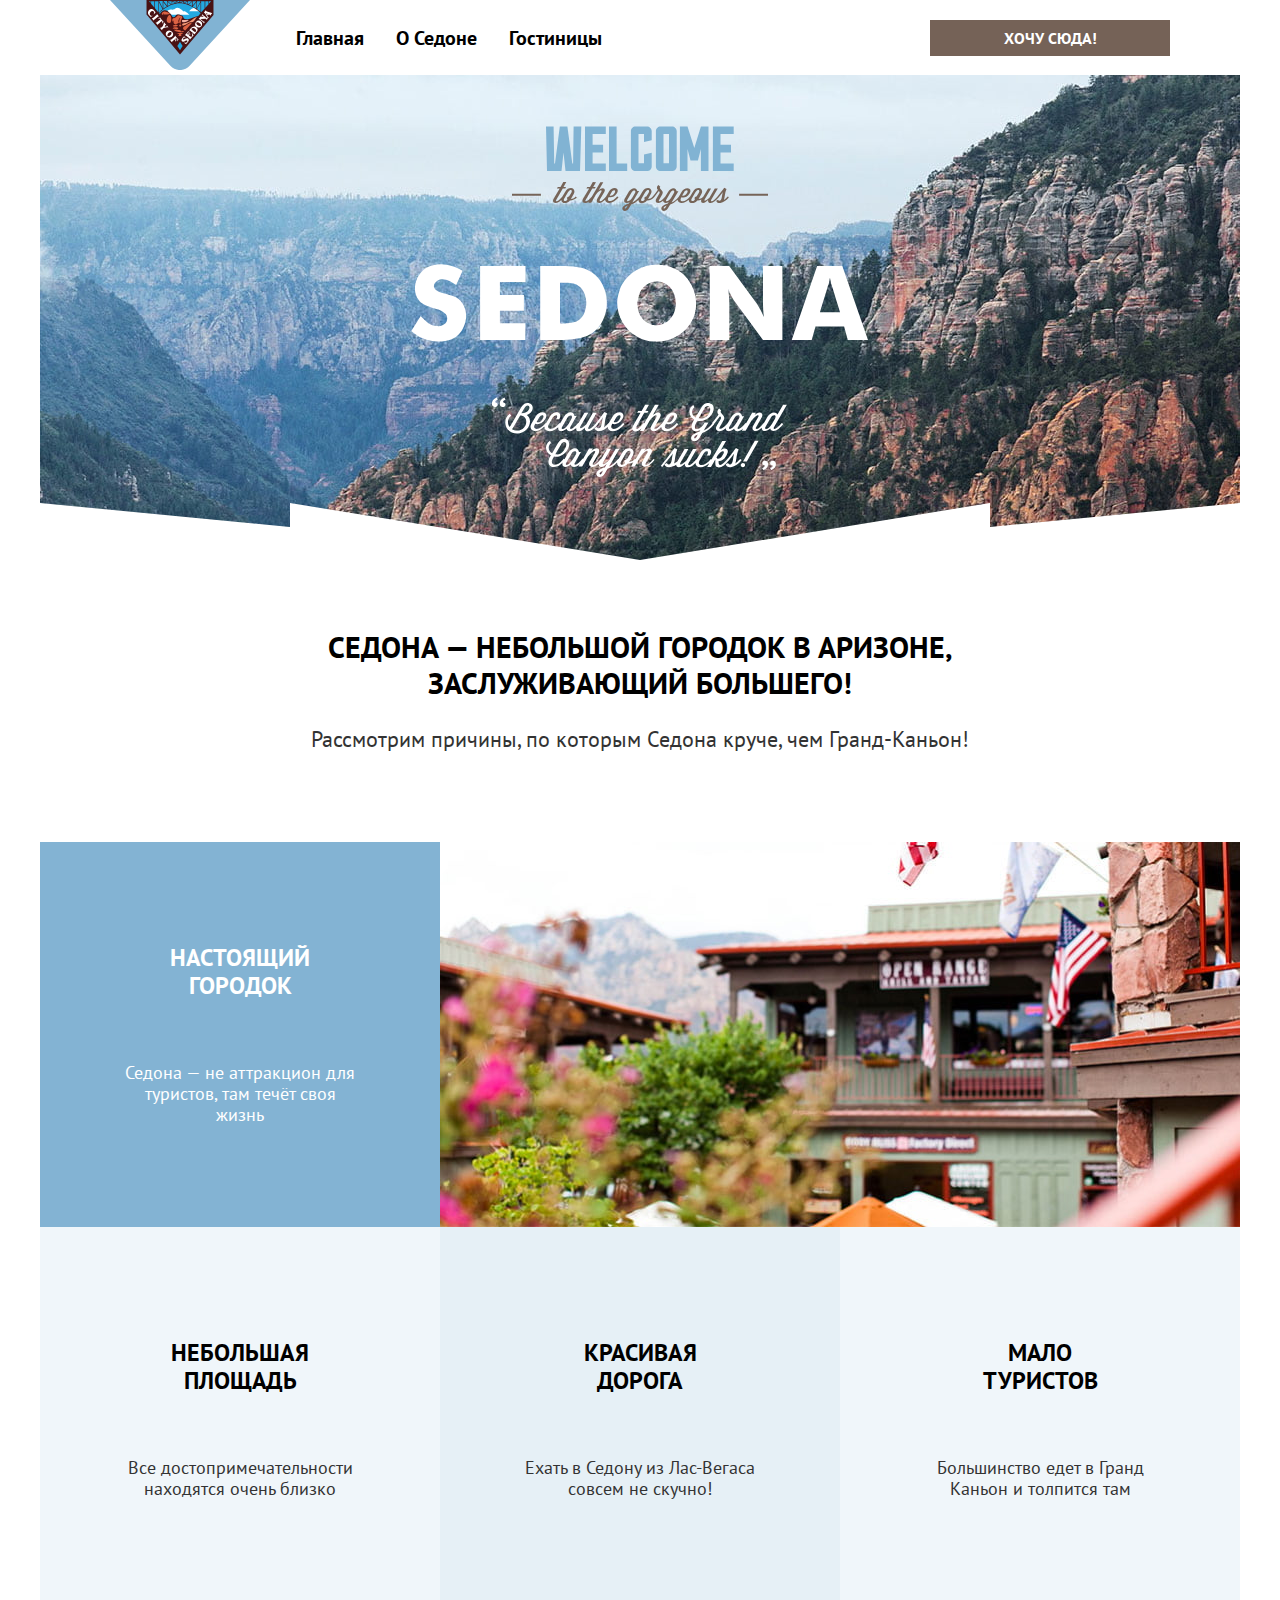
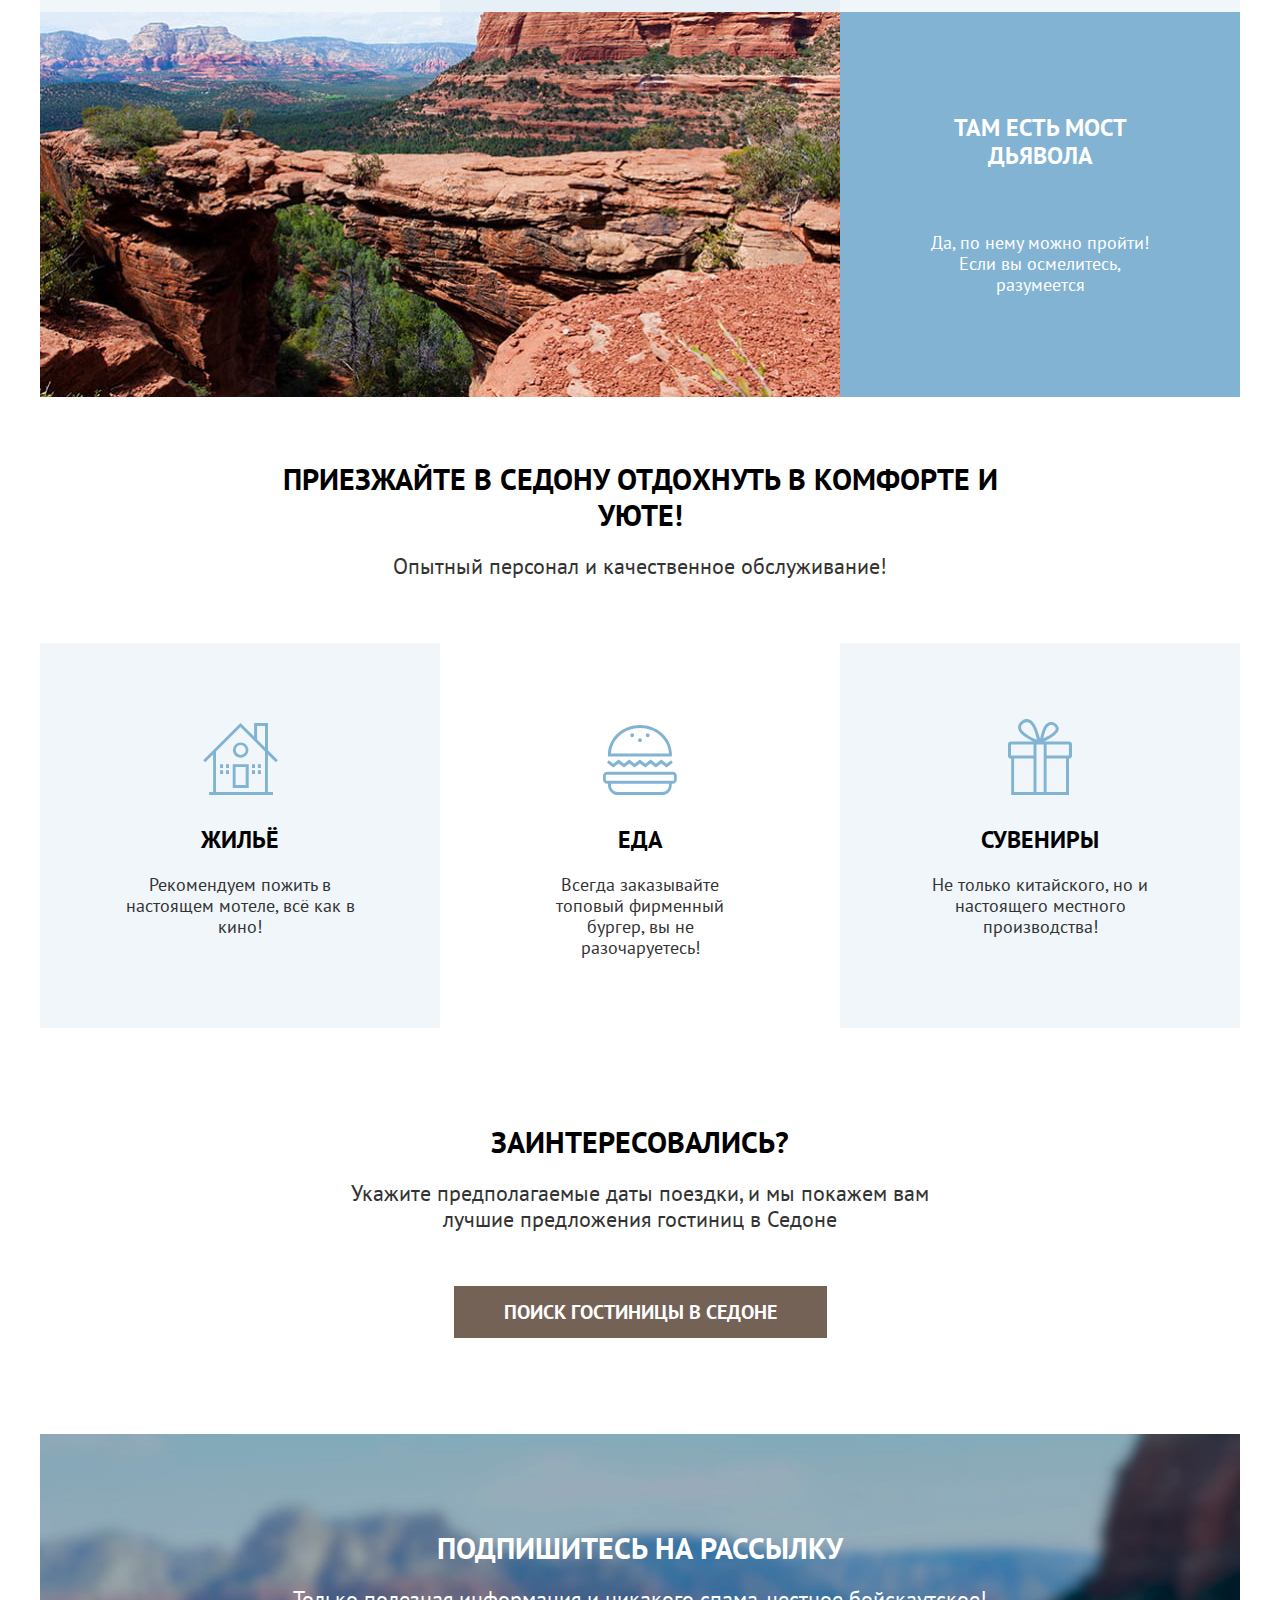
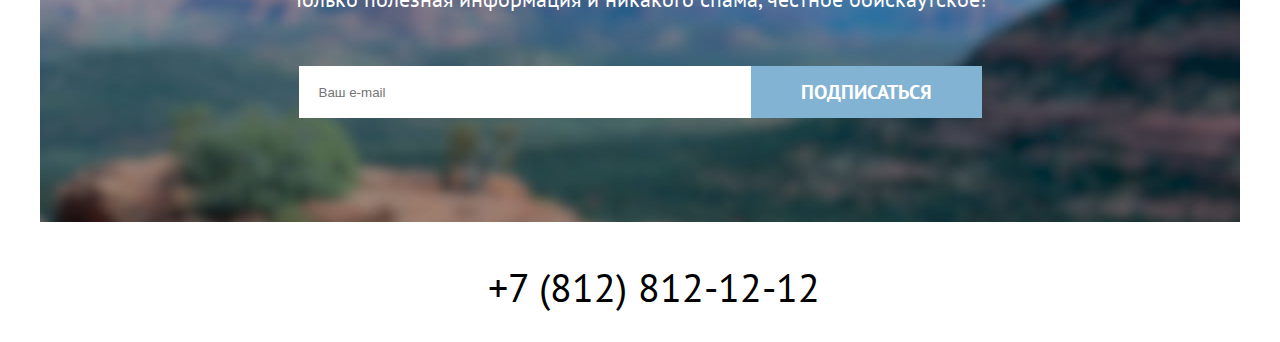
==== commit 3f47937c: "Сетки на гридах для компонентов" ====
--- a/index.html
+++ b/index.html
@@ -260,7 +260,7 @@
 
       <!-- Телефон -->
       <address class="footer-address">
-        <a class="footer-address-phone" href="tel:+78128121212">
+        <a class="footer-phone" href="tel:+78128121212">
           +7 (812) 812-12-12
         </a>
       </address>
--- a/styles/styles.css
+++ b/styles/styles.css
@@ -139,12 +139,12 @@
 
 .navigation-list {
   width: 570px;
-  margin: 0;
-  padding: 0;
   list-style: none;
   display: flex;
   flex-wrap: wrap;
   align-items: center;
+  margin: 0;
+  padding: 0;
 }
 
 .navigation-user {
@@ -173,14 +173,21 @@
 }
 
 .social-list {
+  min-width: 142px;
+  list-style: none;
+  display: flex;
+  flex-wrap: wrap;
+  margin: 0;
   margin-right: auto;
-  list-style: none;
-  display: flex;
-  flex-wrap: wrap;
-}
-
-.footer-address-phone {
-  width: 400px;
+  padding: 5px 0;
+}
+
+.footer-address {
+  width: 720px;
+  padding: 5px 0;
+}
+
+.footer-phone {
   font-size: 40px;
   line-height: 40px;
   font-style: normal;
@@ -189,6 +196,7 @@
 }
 
 .htmlacademy-link {
+  width: 115px;
   margin-left: auto;
 }
 
@@ -538,42 +546,90 @@
 /* Список гостиниц */
 
 .hotels-list {
+  display: grid;
+  grid-template-columns: repeat(3, 340px);
+  gap: 20px;
+  list-style: none;
+  margin: 0;
+  padding: 0;
+  margin-bottom: 40px;
+}
+
+/* Карточка гостиницы */
+
+.hotels-card {
+  width: 298px;
+  padding: 20px;
+  display: grid;
+  grid-template-columns: repeat(2, 140px);
+  row-gap: 16px;
+  column-gap: 20px;
+}
+
+.hotels-link {
+  grid-row: 1;
+  grid-column: -1/1;
+  color: #000000;
+  text-decoration: none;
   display: flex;
   flex-wrap: wrap;
-  list-style: none;
-  margin: 0;
-  padding: 0;
-}
-
-/* Карточка гостиницы */
-
-.hotels-card {
-  width: 300px;
-  padding-left: 20px;
-  padding-right: 20px;
+}
+
+.hotels-image {
+  margin-bottom: 16px;
+}
+
+.hotels-title {
+  display: block;
+  margin: 0;
+  padding: 0;
+  font-size: 24px;
+  line-height: 28px;
 }
 
 .hotels-description {
+  grid-row: 2;
+  grid-column: 1;
   font-size: 18px;
   line-height: 21px;
 }
 
 .hotels-price {
+  grid-row: 2;
+  grid-column: 2;
   font-size: 18px;
   line-height: 21px;
-}
-
-.hotels-link {
-  font-size: 24px;
-  line-height: 28px;
-  color: #000000;
-  text-decoration: none;
+  font-weight: 400;
+  text-align: end;
+}
+
+.hotels-button {
+  grid-row: 3;
+  grid-column: 1;
+  width: 120px;
+  font-size: 16px;
+  line-height: 20px;
+}
+
+.favorite {
+  grid-column: 2;
+}
+
+.hotels-stars {
+  grid-row: 4;
+  grid-column: 1;
 }
 
 .hotels-rating {
+  grid-row: 4;
+  grid-column: 2;
   font-size: 16px;
   line-height: 20px;
   text-transform: uppercase;
+  text-align: end;
+  padding-top: 9px;
+  padding-bottom: 8px;
+  padding-right: 22px;
 }
 
 /* Пагинация */
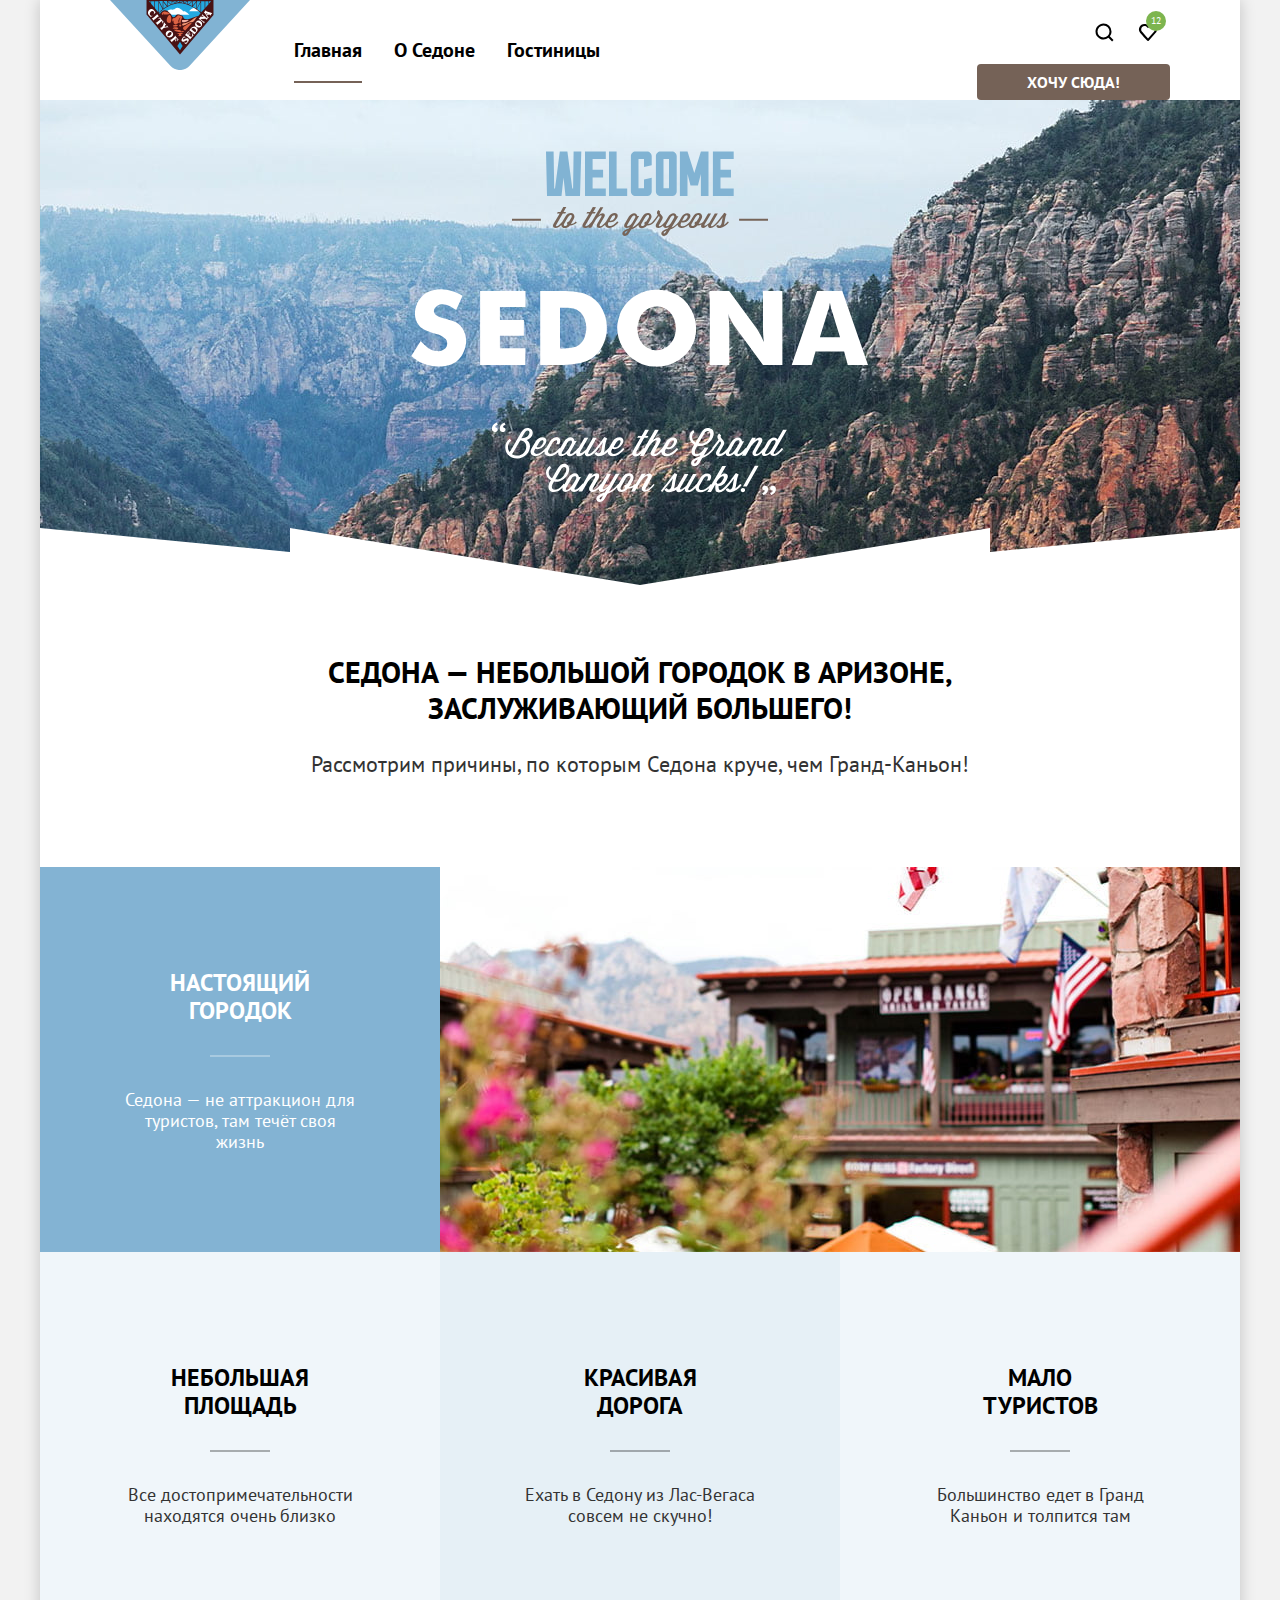
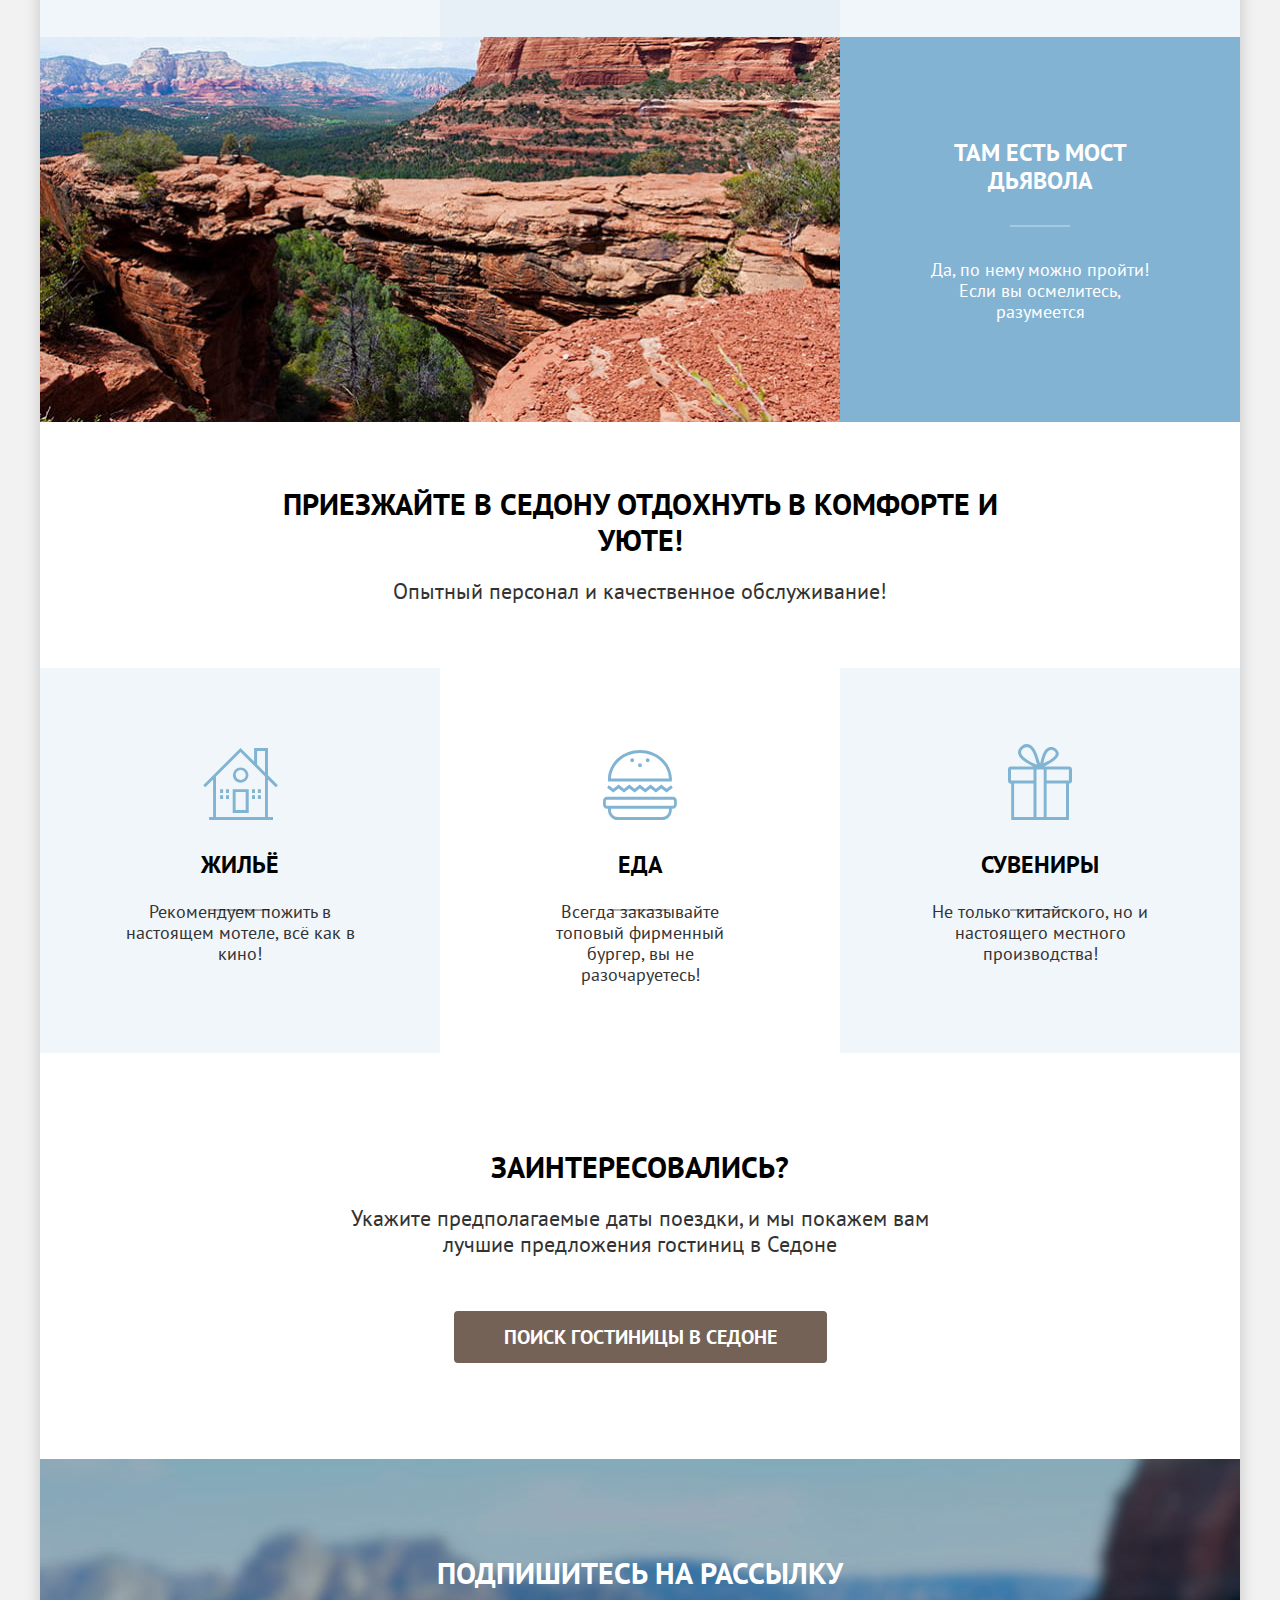
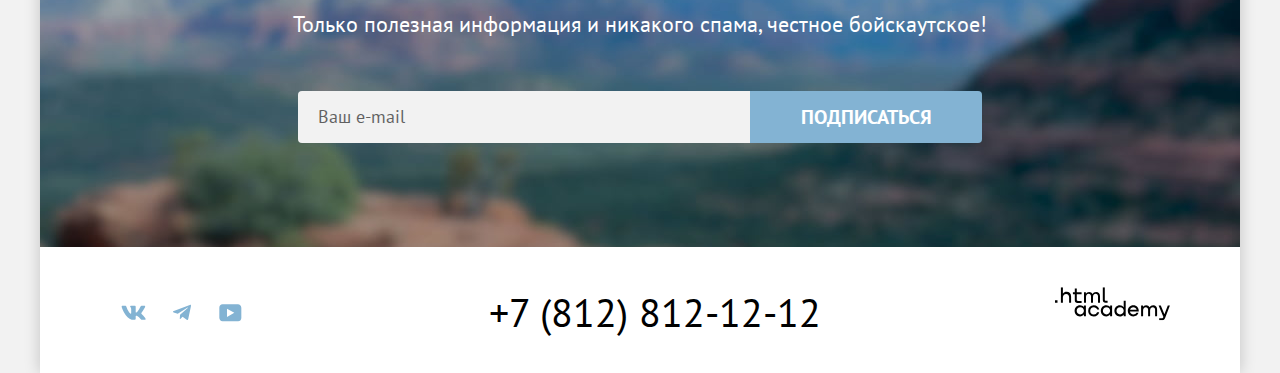
==== commit 48013400: "Декоративные элементы всех страниц" ====
--- a/index.html
+++ b/index.html
@@ -38,14 +38,16 @@
         <!-- Пользовательское меню -->
         <ul class="navigation-list navigation-user">
           <li class="navigation-item">
-            <a class="navigation-button" href="#">
+            <a class="user-link" href="#">
+              <svg class="user-icon" aria-hidden="true" focusable="false" width="20" height="20" viewBox="0 0 20 20" fill="currentColor" xmlns="http://www.w3.org/2000/svg"><path d="m19.5 18-3.7-3.67c1-1.3 1.7-2.98 1.7-4.87a8 8 0 0 0-8-7.96c-4.4 0-8 3.68-8 8.06a8 8 0 0 0 12.9 6.26l3.7 3.68 1.4-1.5Zm-10-2.48a6 6 0 0 1-6-5.96 6 6 0 0 1 12 0 6 6 0 0 1-6 5.96Z"/></svg>
               <span class="visually-hidden">
                 Поиск
               </span>
             </a>
           </li>
           <li class="navigation-item">
-            <a class="navigation-button" href="#">
+            <a class="user-link user-favorite" href="#">
+              <svg class="user-icon" aria-hidden="true" focusable="false" width="20" height="20" viewBox="0 0 20 20" fill="currentColor" xmlns="http://www.w3.org/2000/svg"><path d="M9.9 19a.9.9 0 0 1-.8-.4c-5.4-6.1-6.7-7.5-7-7.9A5.4 5.4 0 0 1 6.5 2C7.8 2 9 2.5 10 3.3a5.46 5.46 0 0 1 9 4.1c0 1.3-.5 2.5-1.3 3.4l-7 7.9c-.2.2-.4.3-.8.3Zm-6-9.5c.3.4 3.5 4 6.1 6.9l6.2-7c.5-.5.7-1.2.7-2 0-1.8-1.5-3.3-3.3-3.3-1 0-2 .5-2.7 1.3-.3.3-.6.4-.9.4-.3 0-.6-.2-.8-.4-.7-.8-1.7-1.3-2.7-1.3-1.8 0-3.3 1.5-3.3 3.3-.1.9.3 1.6.7 2.1-.1 0-.1 0 0 0Z"/></svg>
               <span class="visually-hidden">
                 Избранное
               </span>
@@ -218,8 +220,8 @@
           <label for="email" class="visually-hidden">
             Ваш e-mail
           </label>
-          <input class="subscribe-input" type="text" id="email" name="subscribe-email" placeholder="Ваш e-mail">
-          <button class="button" type="submit">
+          <input class="subscribe-input" type="text" id="email" name="subscribe-email" placeholder="Ваш e-mail" required>
+          <button class="button subscribe-button" type="submit">
             Подписаться
           </button>
         </form>
@@ -237,6 +239,7 @@
       <ul class="social-list">
         <li class="social-item">
           <a class="social-button" href="https://vk.com/htmlacademy">
+            <svg aria-hidden="true" focusable="false" width="48" height="41" viewBox="0 0 48 41" fill="currentColor" xmlns="http://www.w3.org/2000/svg"><path fill-rule="evenodd" clip-rule="evenodd" d="M35.12 14.8c.16-.54 0-.94-.8-.94H31.7c-.67 0-.98.34-1.15.73 0 0-1.33 3.2-3.22 5.27-.61.6-.9.8-1.23.8-.16 0-.41-.2-.41-.75v-5.1c0-.66-.19-.95-.74-.95h-4.13c-.42 0-.67.3-.67.59 0 .62.95.76 1.04 2.51v3.8c0 .83-.15.98-.48.98-.9 0-3.06-3.2-4.34-6.88-.25-.72-.5-1-1.18-1h-2.62c-.75 0-.9.34-.9.73 0 .68.89 4.07 4.14 8.55 2.17 3.06 5.23 4.72 8 4.72 1.68 0 1.88-.37 1.88-1v-2.32c0-.74.16-.88.7-.88.38 0 1.05.19 2.6 1.66 1.79 1.75 2.08 2.54 3.08 2.54h2.63c.75 0 1.12-.37.9-1.1-.23-.72-1.08-1.77-2.2-3.02-.62-.71-1.54-1.48-1.82-1.86-.39-.5-.28-.71 0-1.15 0 0 3.2-4.42 3.54-5.93Z"/></svg>
             <span class="visually-hidden">
               ВКонтакте
             </span>
@@ -244,6 +247,7 @@
         </li>
         <li class="social-item">
           <a class="social-button" href="https://t.me/htmlacademy">
+            <svg aria-hidden="true" focusable="false" width="48" height="41" viewBox="0 0 48 41" fill="currentColor" xmlns="http://www.w3.org/2000/svg"><path d="M31.79 12.96 15.84 19.1c-1.09.44-1.08 1.05-.2 1.32l4.1 1.28 9.47-5.98c.44-.27.85-.13.52.17l-7.68 6.93-.28 4.22c.41 0 .6-.2.83-.41l1.99-1.94 4.13 3.06c.77.42 1.31.2 1.5-.7l2.72-12.8c.28-1.12-.43-1.62-1.15-1.3Z"/></svg>
             <span class="visually-hidden">
               Телеграм
             </span>
@@ -251,6 +255,7 @@
         </li>
         <li class="social-item">
           <a class="social-button" href="https://www.youtube.com/c/htmlacademyrus">
+            <svg aria-hidden="true" focusable="false" width="48" height="41" viewBox="0 0 48 41" fill="currentColor" xmlns="http://www.w3.org/2000/svg"><path d="M31.94 12.36H16.51c-1.86 0-3.18 1.59-3.18 3.4v10.09c0 1.91 1.32 3.5 3.18 3.5h15.65c1.64 0 3.17-1.59 3.17-3.4v-10.2c-.22-1.8-1.53-3.4-3.39-3.4ZM20.99 24.89v-8.07l7.34 4.04-7.34 4.03Z"/></svg>
             <span class="visually-hidden">
               Ютуб
             </span>
@@ -267,6 +272,7 @@
 
       <!-- Баннер HTML Academy -->
       <a class="htmlacademy-link" href="https://htmlacademy.ru/">
+        <svg aria-hidden="true" focusable="false" width="115" height="34" viewBox="0 0 115 34" fill="currentColor" xmlns="http://www.w3.org/2000/svg"><g clip-path="url(#a)" fill="currentColor"><path d="M0 13.26v2.6h2.5v-2.6H0ZM11.6 4.86c-1.6 0-2.8.7-3.6 1.7h-.1V.36h-2v15.5h2v-5.3c0-2.1 1.3-3.6 3.3-3.6 1.8 0 2.9 1.4 2.9 3.2v5.7h2v-6.1c.1-3-1.8-4.9-4.5-4.9ZM26.6 5.16h-4.8v-3.7h-2v3.8h-1.9v2h1.9v6c0 1.7 1 2.7 2.7 2.7h4.1v-2h-3.7c-.7 0-1.1-.4-1.1-1.1v-5.7h4.8v-2ZM41.1 4.96c-1.6 0-2.9.8-3.5 2.1h-.1c-.6-1.2-1.8-2.1-3.4-2.1-1.4 0-2.5.8-3.1 1.8h-.1v-1.6H29v10.6h2v-5.4c0-2 1-3.5 2.6-3.5 1.5 0 2.4 1 2.4 2.6v6.3h2v-5.6c0-2.4 1.4-3.3 2.6-3.3 1.5 0 2.4 1 2.4 2.6v6.3h2v-6.5c.1-2.5-1.4-4.3-3.9-4.3ZM47.8 13.06c0 1.7 1 2.7 2.8 2.7h2v-2h-1.7c-.7 0-1.1-.4-1.1-1.1V.36h-2v12.7ZM28.9 20.06c-.9-1.1-2.2-1.8-3.9-1.8-3.1 0-5.4 2.3-5.4 5.6s2.3 5.6 5.4 5.6c1.8 0 3-.8 3.8-1.9h.1v1.6h2v-10.6h-2v1.5Zm-3.6 7.4c-2.2 0-3.6-1.6-3.6-3.6s1.4-3.6 3.6-3.6 3.6 1.6 3.6 3.6c0 1.9-1.4 3.6-3.6 3.6ZM44.2 22.36c-.5-2.4-2.6-4.1-5.4-4.1a5.4 5.4 0 0 0-5.6 5.6c0 3.1 2.2 5.6 5.6 5.6 2.8 0 4.9-1.8 5.4-4.2h-2.1a3.4 3.4 0 0 1-3.3 2.3c-2.2 0-3.6-1.6-3.6-3.6s1.4-3.6 3.6-3.6c1.6 0 2.8 1 3.3 2.2h2.1v-.2ZM55.1 20.06c-.9-1.1-2.2-1.8-3.9-1.8-3.1 0-5.4 2.3-5.4 5.6s2.3 5.6 5.4 5.6c1.8 0 3-.8 3.8-1.9h.1v1.6h2v-10.6h-2v1.5Zm-3.6 7.4c-2.2 0-3.6-1.6-3.6-3.6s1.4-3.6 3.6-3.6 3.6 1.6 3.6 3.6c0 1.9-1.5 3.6-3.6 3.6ZM68.7 20.16c-.9-1.1-2.2-1.9-3.9-1.9-3.1 0-5.4 2.3-5.4 5.6s2.2 5.6 5.4 5.6c1.7 0 3-.8 3.8-1.8h.1v1.5h2v-15.4h-2v6.4Zm-3.6 7.3c-2.2 0-3.6-1.6-3.6-3.6s1.4-3.6 3.6-3.6 3.6 1.6 3.6 3.6c-.1 2-1.5 3.6-3.6 3.6ZM78.3 18.26c-3.3 0-5.5 2.5-5.5 5.6 0 3 2.1 5.6 5.5 5.6 2.5 0 4.5-1.3 5.2-3.6h-2.1c-.5 1-1.6 1.6-3 1.6-1.9 0-3.3-1.3-3.4-2.9h8.8c.2-3.6-2-6.3-5.5-6.3Zm0 1.9c1.7 0 3 1 3.3 2.6h-6.5c.3-1.5 1.5-2.6 3.2-2.6ZM98.2 18.26c-1.6 0-2.9.8-3.6 2h-.1c-.6-1.2-1.8-2-3.4-2-1.4 0-2.5.7-3.1 1.8v-1.5h-1.9v10.6h2v-5.4c0-2 1-3.4 2.6-3.5 1.5 0 2.4 1 2.4 2.6v6.3h2v-5.6c0-2.4 1.4-3.3 2.6-3.3 1.5 0 2.4 1 2.4 2.6v6.3h2v-6.5c.1-2.6-1.4-4.4-3.9-4.4ZM109.4 27.36l-3.6-8.9h-2.2l4.8 11.6c-.3.9-.7 1.2-1.7 1.2h-2.5v2h2.5c1.8 0 2.8-.8 3.5-2.6l4.7-12.2h-2.1l-3.4 8.9Z"/></g><defs><clipPath id="a"><path fill="#fff" d="M0 .36h115v33H0z"/></clipPath></defs></svg>
         <span class="visually-hidden">
           HTML Academy
         </span>
--- a/styles/styles.css
+++ b/styles/styles.css
@@ -37,17 +37,20 @@
   font-family: "PT Sans", sans-serif;
   font-size: 22px;
   line-height: 26px;
-  color: #333333;
-  background-color: #FFFFFF;
   text-align: center;
   margin: 0 auto;
+  padding: 0;
   display: flex;
   flex-direction: column;
   min-height: 100%;
   width: 1200px;
+  color: #333333;
+  background-color: #f2f2f2;
+  box-shadow: 0 0 15px rgba(0, 0, 0, 0.2);
 }
 
 .main-container {
+  background-color: #ffffff;
   flex-grow: 1;
 }
 
@@ -79,12 +82,14 @@
   line-height: 36px;
   font-weight: 700;
   text-align: center;
-  color: #FFFFFF;
-  background-color: #83B3D3;
+  color: #ffffff;
+  background-color: #83b3d3;
   text-decoration: none;
   text-transform: uppercase;
   border: none;
   padding: 8px 50px;
+  cursor: pointer;
+  border-radius: 4px;
 }
 
 .button-link {
@@ -92,7 +97,30 @@
 }
 
 .favorite-selected {
-  background-color: #7DB54F;
+  background-color: #7db54f;
+}
+
+.button:hover, .button:focus {
+  background-color: #68a2ca;
+  outline: none;
+}
+
+.button-link:hover, .button-link:focus {
+  background-color: #615048;
+}
+
+.favorite-selected:hover, .favorite-selected:focus {
+  background-color: #6c9e42;
+}
+
+.button:active {
+  color: rgba(255, 255, 255, 0.3);
+}
+
+.button:disabled {
+  background-color: #e5e5e5;
+  color: #ffffff;
+  cursor: default;
 }
 
 .button-apply {
@@ -106,10 +134,31 @@
   background-color: transparent;
 }
 
+.button-reset:hover {
+  background-color: transparent;
+  color:rgba(255, 255, 255, 0.6);
+}
+
+.button-reset:focus {
+  background-color: transparent;
+  outline: 3px solid #83b3d3;
+  outline-offset: -3px;
+}
+
+.button-reset:active {
+  background-color: transparent;
+  color:rgba(255, 255, 255, 0.3);
+}
+
+.button-reset:disabled {
+  background-color: transparent;
+  color: rgba(255, 255, 255, 0.1);
+}
+
 .navigation-button {
-  width: 140px;
   font-size: 16px;
   line-height: 20px;
+  margin-left: 20px;
 }
 
 .hotels-button {
@@ -124,16 +173,19 @@
 .page-header {
   text-align: left;
   display: flex;
+  position: relative;
+  background-color: #ffffff;
 }
 
 .header-logo {
   margin-left: 70px;
+  position: absolute;
 }
 
 .main-navigation {
   display: flex;
   width: 892px;
-  padding-left: 30px;
+  padding-left: 238px;
   padding-right: 70px;
 }
 
@@ -161,11 +213,60 @@
   text-decoration: none;
   display: block;
   padding: 20px 16px;
+  position: relative;
+}
+
+.navigation-link-current::after {
+  content: "";
+  display: block;
+  border-bottom: 2px solid #756257;
+  box-sizing: border-box;
+  position: absolute;
+  width: calc(100% - 32px);
+  bottom: -1px;
+}
+
+.user-link {
+  display: block;
+  width: 44px;
+  height: 64px;
+  cursor: pointer;
+  position: relative;
+  color: #000000;
+}
+
+.user-icon {
+  display: block;
+  margin: 0 auto;
+  padding-top: 22px;
+}
+
+.user-favorite::after {
+  position: absolute;
+  content: "12";
+  font-size: 10px;
+  line-height: 20px;
+  text-align: center;
+  color: #ffffff;
+  width: 20px;
+  top: 11px;
+  left: 20px;
+  border-radius: 50%;
+  background-color: #7db54f;
+}
+
+.navigation-link:hover, .navigation-link:focus, .user-link:hover, .user-link:focus {
+  color: #756157;
+}
+
+.navigation-link:active, .user-link:active {
+  color: rgba(117, 97, 87, 0.3);
 }
 
 /* Футер */
 
 .page-footer {
+  background-color: #ffffff;
   width: 1060px;
   padding: 40px 70px 30px;
   display: flex;
@@ -178,8 +279,20 @@
   display: flex;
   flex-wrap: wrap;
   margin: 0;
-  margin-right: auto;
   padding: 5px 0;
+}
+
+.social-button {
+  color: #83b3d3;
+}
+
+.social-button:hover, .social-button:focus {
+  color: #68a2ca;
+  outline: none;
+}
+
+.social-button:active {
+  color: rgba(104, 162, 202, 0.3);
 }
 
 .footer-address {
@@ -195,9 +308,27 @@
   text-decoration: none;
 }
 
+.footer-phone:hover, .footer-phone:focus {
+  color: rgba(117, 97, 87, 1);
+  outline: none;
+}
+
+.footer-phone:active {
+  color:rgba(117, 97, 87, 0.3);
+}
+
 .htmlacademy-link {
   width: 115px;
-  margin-left: auto;
+  color: #000000;
+}
+
+.htmlacademy-link:hover, .htmlacademy-link:focus {
+  color: #756157;
+  outline: none;
+}
+
+.htmlacademy-link:active {
+  color: rgba(117, 97, 87, 0.3);
 }
 
 /* ГЛАВНАЯ */
@@ -205,8 +336,8 @@
 /* Приветствие */
 
 .hero {
-  color: #FFFFFF;
-  background-color: #68A2CA;
+  color: #ffffff;
+  background-color: #68a2ca;
   background-image: url("../images/index/hero-background.jpg");
   background-size: 100% auto;
   background-repeat: no-repeat;
@@ -246,6 +377,7 @@
 }
 
 .reason {
+  position: relative;
   width: 230px;
   min-height: 228px;
   padding: 112px 85px 45px;
@@ -257,8 +389,8 @@
 .reason-photo {
   min-height: 238px;
   padding-top: 102px;
-  background-color: #83B3D3;
-  color: #FFFFFF;
+  background-color: #83b3d3;
+  color: #ffffff;
 }
 
 .reason-order {
@@ -281,7 +413,22 @@
 }
 
 .reason-photo .reason-title {
-  color: #FFFFFF
+  color: #ffffff;
+}
+
+.reason-title::after {
+  display: block;
+  position: relative;
+  top: 30px;
+  content: "";
+  margin: 0 auto;
+  width: 60px;
+  height: 2px;
+  background-color: rgba(0, 0, 0, 0.3);
+}
+
+.reason-photo .reason-title::after {
+  background-color: rgba(255, 255, 255, 0.3);
 }
 
 .reason-tagline {
@@ -315,7 +462,7 @@
 }
 
 .services-food {
-  background-color:#FFFFFF;
+  background-color:#ffffff;
   background-image: url("../images/index/svg/services-food.svg");
   background-repeat: no-repeat;
 }
@@ -350,8 +497,8 @@
 }
 
 .subscribe-index {
-  background-color: #68A2CA;
-  color: #FFFFFF;
+  background-color: #68a2ca;
+  color: #ffffff;
   background-image: url("../images/index/subscribe-background.jpg");
   background-size: cover;
   background-repeat: no-repeat;
@@ -362,7 +509,7 @@
 }
 
 .subscribe-index .subscribe-title {
-  color: #FFFFFF;
+  color: #ffffff;
 }
 
 .subscribe-tagline {
@@ -373,26 +520,49 @@
 
 .subscribe-form {
   display: flex;
-  flex-wrap: wrap;
   justify-content: center;
   margin-bottom: 8px;
 }
 
 .subscribe-input {
+  background-color: #f2f2f2;
   width: 412px;
-  padding-left: 20px;
-  padding-right: 20px;
-  padding-top: 14px;
-  padding-bottom: 14px;
+  padding: 14px 20px;
   border: none;
+  font-size: 18px;
+  line-height: 24px;
+  border-radius: 4px 0 0 4px;
+}
+
+.subscribe-button {
+  width: 232px;
+  border-radius: 0 4px 4px 0;
+}
+
+.subscribe-input::placeholder {
+  font-family: "PT Sans", sans-serif;
+  color: #000000;
+  opacity: 60%;
+  font-size: 18px;
+  line-height: 24px;
+}
+
+.subscribe-input:hover, .subscribe-input:focus {
+  background-color: #e6e6e6;
+}
+
+.subscribe-input:active {
+  background-color: #f2f2f2;
+  outline: 2px solid #000000;
+  outline-offset: -2px;
 }
 
 /* КАТАЛОГ */
 
 .catalog-container {
   min-height: 307px;
-  background-color: #68A2CA;
-  color: #FFFFFF;
+  background-color: #68a2ca;
+  color: #ffffff;
   background-image: url("../images/catalog/catalog-background.jpg");
   background-size: cover;
   background-repeat: no-repeat;
@@ -418,19 +588,63 @@
 /* Хлебные крошки */
 
 .breadcrumbs {
+  display: flex;
+  flex-wrap: wrap;
   margin: 0;
   padding: 0;
   list-style: none;
 }
 
 .breadcrumbs-link {
+  display: block;
+  position: relative;
   font-size: 16px;
   line-height: 21px;
-  color: #FFFFFF;
+  color: #ffffff;
   text-decoration: none;
-}
-
-/* Фильтры */
+  cursor: pointer;
+  padding-left: 10px;
+  padding-right: 10px;
+  padding-top: 8px;
+  padding-bottom: 10px;
+}
+
+.breadcrumbs-item:first-child {
+  margin-left: -10px;
+}
+
+.breadcrumbs-item:not(:first-child) .breadcrumbs-link  {
+  margin-left: 8px;
+}
+
+.breadcrumbs-link:hover {
+  color: rgba(255, 255, 255, 0.6);
+}
+
+.breadcrumbs-link:focus {
+  color: #ffffff;
+}
+
+.breadcrumbs-link:active {
+  color: rgba(255, 255, 255, 0.3);
+}
+
+.breadcrumbs-item:not(:first-child) .breadcrumbs-link::before {
+  display: block;
+  position: absolute;
+  content: "";
+  background-image: url("../images/catalog/svg/breadcrumbs-arrow.svg");
+  background-repeat: no-repeat;
+  background-position: center;
+  width: 8px;
+  height: 12px;
+  top: 13px;
+  left: -8px;
+}
+
+/* ФИЛЬТРЫ */
+
+/* Расположение фильтров */
 
 .catalog-filter-form {
   display: flex;
@@ -441,7 +655,22 @@
   padding: 0;
   border: none;
   margin-right: 70px;
-}
+  min-width: 150px;
+}
+
+/* Кнопки фильтра */
+
+.filter-buttons {
+  display: flex;
+  flex-direction: column;
+  justify-content: flex-end;
+}
+
+.filter-buttons .button:not(:last-child) {
+  margin-bottom: 32px;
+}
+
+/* Списки фильтров */
 
 .filter-list {
   list-style: none;
@@ -463,54 +692,179 @@
 }
 
 .control-label {
-  display: inline-block;
+  display: block;
+  padding-left: 16px;
   font-size: 18px;
   line-height: 23px;
 }
 
-/* Кнопки фильтра */
-
-.filter-buttons {
-  display: flex;
-  flex-direction: column;
-  justify-content: flex-end;
-}
-
-.filter-buttons .button:not(:last-child) {
-  margin-bottom: 32px;
-}
-
-/* Слайдер */
+/* Чекбоксы и радиокнопки */
+
+.control {
+  display: flex;
+  align-items: center;
+  cursor: pointer;
+}
+
+.control-mark {
+  display: block;
+  width: 20px;
+  height: 20px;
+  background-color: #ffffff;
+  border: none;
+  border-radius: 4px;
+}
+
+.control-radio {
+  position: relative;
+  display: block;
+  width: 20px;
+  height: 20px;
+  background-color: #ffffff;
+  border: none;
+  border-radius: 50%;
+}
+
+.control-input:checked + .control-mark {
+  background-image: url("../images/catalog/svg/control-mark.svg");
+  background-repeat: no-repeat;
+  background-position: bottom;
+}
+
+.control-input:checked + .control-radio {
+  background-color: #3f5e72;
+  box-shadow: inset 0 0 0 5px #ffffff;
+}
+
+.control:hover {
+  opacity: 60%;
+}
+
+.control-input:focus + .control-mark, .control-input:focus + .control-radio {
+  outline: 3px solid #83b3d3;
+}
+
+.control:active {
+  opacity: 30%;
+}
+
+/* СЛАЙДЕР */
 
 .filter-price {
   display: flex;
   flex-wrap: wrap;
+  justify-content: space-between;
+  width: 288px;
+  margin: 0;
+  padding: 0;
+  border: none;
   font-size: 18px;
   line-height: 24px;
-  margin: 0;
   margin-left: auto;
-  padding: 0;
-  border: none;
+  margin-right: 70px;
+}
+
+.filter-label {
+  position: relative;
+  display: flex;
 }
 
 .filter-input {
   width: 103px;
+  font-weight: 700;
+  padding: 12px 20px;
   font-family: inherit;
   font-size: 18px;
   line-height: 24px;
-  font-weight: 700;
-  background-color: #F2F2F2;
+  background-color: #f2f2f2;
   border: none;
-  padding: 12px 20px;
+  outline: none;
+  appearance: textfield;
+}
+
+.filter-input[name="min-price"] {
+  border-radius: 4px 0 0 4px;
+}
+
+.filter-input[name="max-price"] {
+  border-radius: 0 4px 4px 0;
+}
+
+.filter-input:hover {
+  background-color: #e6e6e6;
+}
+
+.filter-input:focus {
+  background-color: #e6e6e6;
+  outline: 3px solid #83b3d3;
+}
+
+.filter-input:active {
+  background-color: #f2f2f2;
+  outline: 2px solid #000000;
+  outline-offset: -2px;
+}
+
+.label-text {
+  position: absolute;
+  display: block;
+  font-size: 18px;
+  line-height: 24px;
+  color: #000000;
+  opacity: 30%;
+  right: 12px;
+  top: 12px;
+}
+
+/* Трек */
+
+.range-scale {
+  position: relative;
+  width: 287px;
+  height: 4px;
+  background-color: rgb(255, 255, 255, 0.3);
+  margin-top: 44px;
+}
+
+.range-bar {
+  position: absolute;
+  height: 4px;
+  background-color: #ffffff;
+}
+
+.range-toggle {
+  position: absolute;
+  display: block;
+  width: 20px;
+  height: 20px;
+  background-color: #ffffff;
+  border: none;
+  border-radius: 4px;
+  top: -8px;
+  cursor: pointer;
+}
+
+.toggle-min {
+  left: 0;
+}
+
+.toggle-max {
+  right: 0;
+}
+
+.range-toggle:focus {
+  outline: 3px solid #83b3d3;
+}
+
+.range-toggle:active {
+  outline: 2px solid #83b3d3;
 }
 
 /* Сортировка гостиниц */
 
 .catalog-content {
   width: 1060px;
-  padding-left: 70px;
-  padding-right: 70px;
-  padding-top: 50px;
+  padding: 50px 70px 0;
 }
 
 .catalog-sorting {
@@ -535,12 +889,91 @@
 
 /* Форма сортировки */
 
+.sorting-form {
+  width: 292px;
+  margin-right: 70px;
+}
+
 .select-control {
-  width: 252px;
+  width: 100%;
+  padding: 14px 52px;
   padding-left: 20px;
-  padding-right: 20px;
-  padding-top: 14px;
-  padding-bottom: 14px;
+  font: inherit;
+  font-size: 18px;
+  line-height: 21px;
+  appearance: none;
+  background-color: #ffffff;
+  background-image: url("../images/catalog/svg/sorting-arrow.svg");
+  background-repeat: no-repeat;
+  background-position: center right 20px;
+  border: none;
+  border-radius: 4px;
+  outline: 2px solid #e5e5e5;
+  outline-offset: -2px;
+}
+
+.select-control:hover, .select-control:focus {
+  outline: 2px solid #68a2ca;
+}
+
+.select-control:active {
+  outline: 2px solid #3f5e72;
+}
+
+.select-control:disabled {
+  outline: 2px solid #000000;
+  opacity: 30%;
+}
+
+/* Значки сортировки */
+
+.view {
+  min-width: 160px;
+  display: flex;
+  flex-wrap: wrap;
+}
+
+.view-button {
+  display: block;
+  width: 48px;
+  height: 48px;
+  border-radius: 4px;
+  background-repeat: no-repeat;
+  background-position: center;
+  outline: 2px solid #e5e5e5;
+  outline-offset: -2px;
+}
+
+.view-button-current {
+  outline: 2px solid #000000;
+}
+
+.view-button:not(:first-child) {
+  margin-left: 8px;
+}
+
+.view-table {
+  background-image: url("../images/catalog/svg/view-table.svg");
+}
+
+.view-slide {
+  background-image: url("../images/catalog/svg/view-slide.svg");
+}
+
+.view-list {
+  background-image: url("../images/catalog/svg/view-list.svg");
+}
+
+.view-button:hover {
+  outline: 2px solid #000000;
+}
+
+.view-button:focus {
+  outline: 2px solid #68a2ca;
+}
+
+.view-button:active {
+  outline: 2px solid #000000;
 }
 
 /* Список гостиниц */
@@ -564,6 +997,8 @@
   grid-template-columns: repeat(2, 140px);
   row-gap: 16px;
   column-gap: 20px;
+  border: 1px solid #e6e6e6;
+  border-radius: 4px;
 }
 
 .hotels-link {
@@ -618,6 +1053,11 @@
 .hotels-stars {
   grid-row: 4;
   grid-column: 1;
+  display: block;
+  margin: auto 0;
+  background-image: url("../images/catalog/svg/rating-star.svg");
+  background-repeat: repeat-x;
+  height: 17px;
 }
 
 .hotels-rating {
@@ -632,12 +1072,58 @@
   padding-right: 22px;
 }
 
+.hotels-link:hover, .hotels-link:focus {
+  color: #756157;
+  outline: none;
+}
+
+.hotels-link:active {
+  color: rgba(117, 97, 87, 0.3);
+}
+
+.hotels-link:hover .hotels-image, .hotels-link:focus .hotels-image {
+  opacity: 60%;
+}
+
+.hotels-link:focus .hotels-image {
+  opacity: 100%;
+  outline: 3px solid #68a2ca;
+}
+
+.hotels-link:active .hotels-image {
+  opacity: 30%;
+}
+
+/* Звёзды */
+
+.hotels-stars-one {
+  width: 24px;
+}
+
+.hotels-stars-two {
+  width: 42px;
+}
+
+.hotels-stars-three {
+  width: 66px;
+}
+
+.hotels-stars-four {
+  width: 90px;
+}
+
+.hotels-stars-five {
+  width: 114px;
+}
+
 /* Пагинация */
 
 .pagination-list {
   list-style: none;
   display: flex;
+  margin: 0;
   padding: 40px 0 60px;
+  border-top: 1px solid #e6e6e6;
 }
 
 .pagination-link {
@@ -649,7 +1135,23 @@
   margin-right: 8px;
 }
 
-.pagination-current, .pagination-more {
+.pagination-current {
   color: #000000;
-  background-color: #F2F2F2;
-}
+  background-color: #f2f2f2;
+}
+
+.pagination-more {
+  color: #000000;
+  background-color: #ffffff;
+}
+
+.pagination-current:hover, .pagination-current:focus, .pagination-more:hover, .pagination-more:focus {
+  color: #000000;
+  background-color: #f2f2f2;
+  outline: 3px solid #83b3d3;
+  outline-offset: -3px;
+}
+
+.pagination-current:active, .pagination-more:active {
+  color: rgba(0, 0, 0, 0.3);
+}
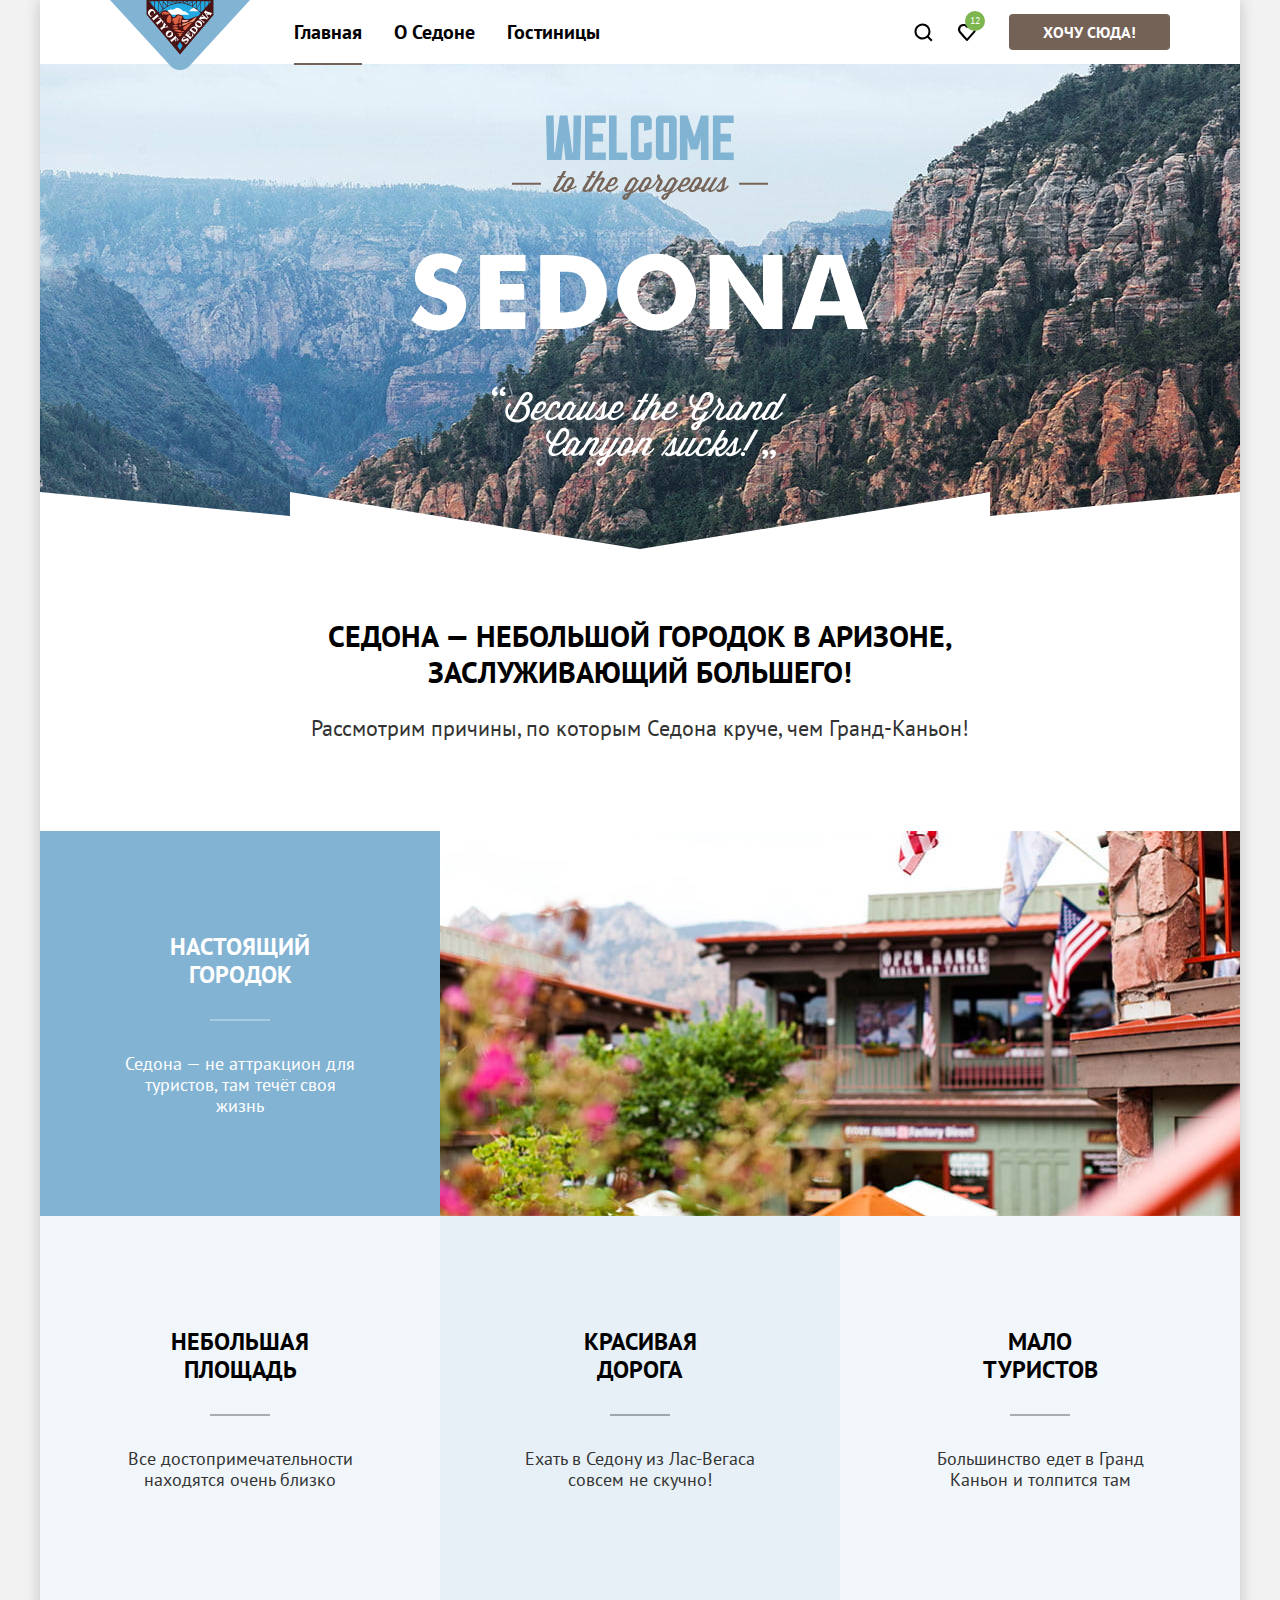
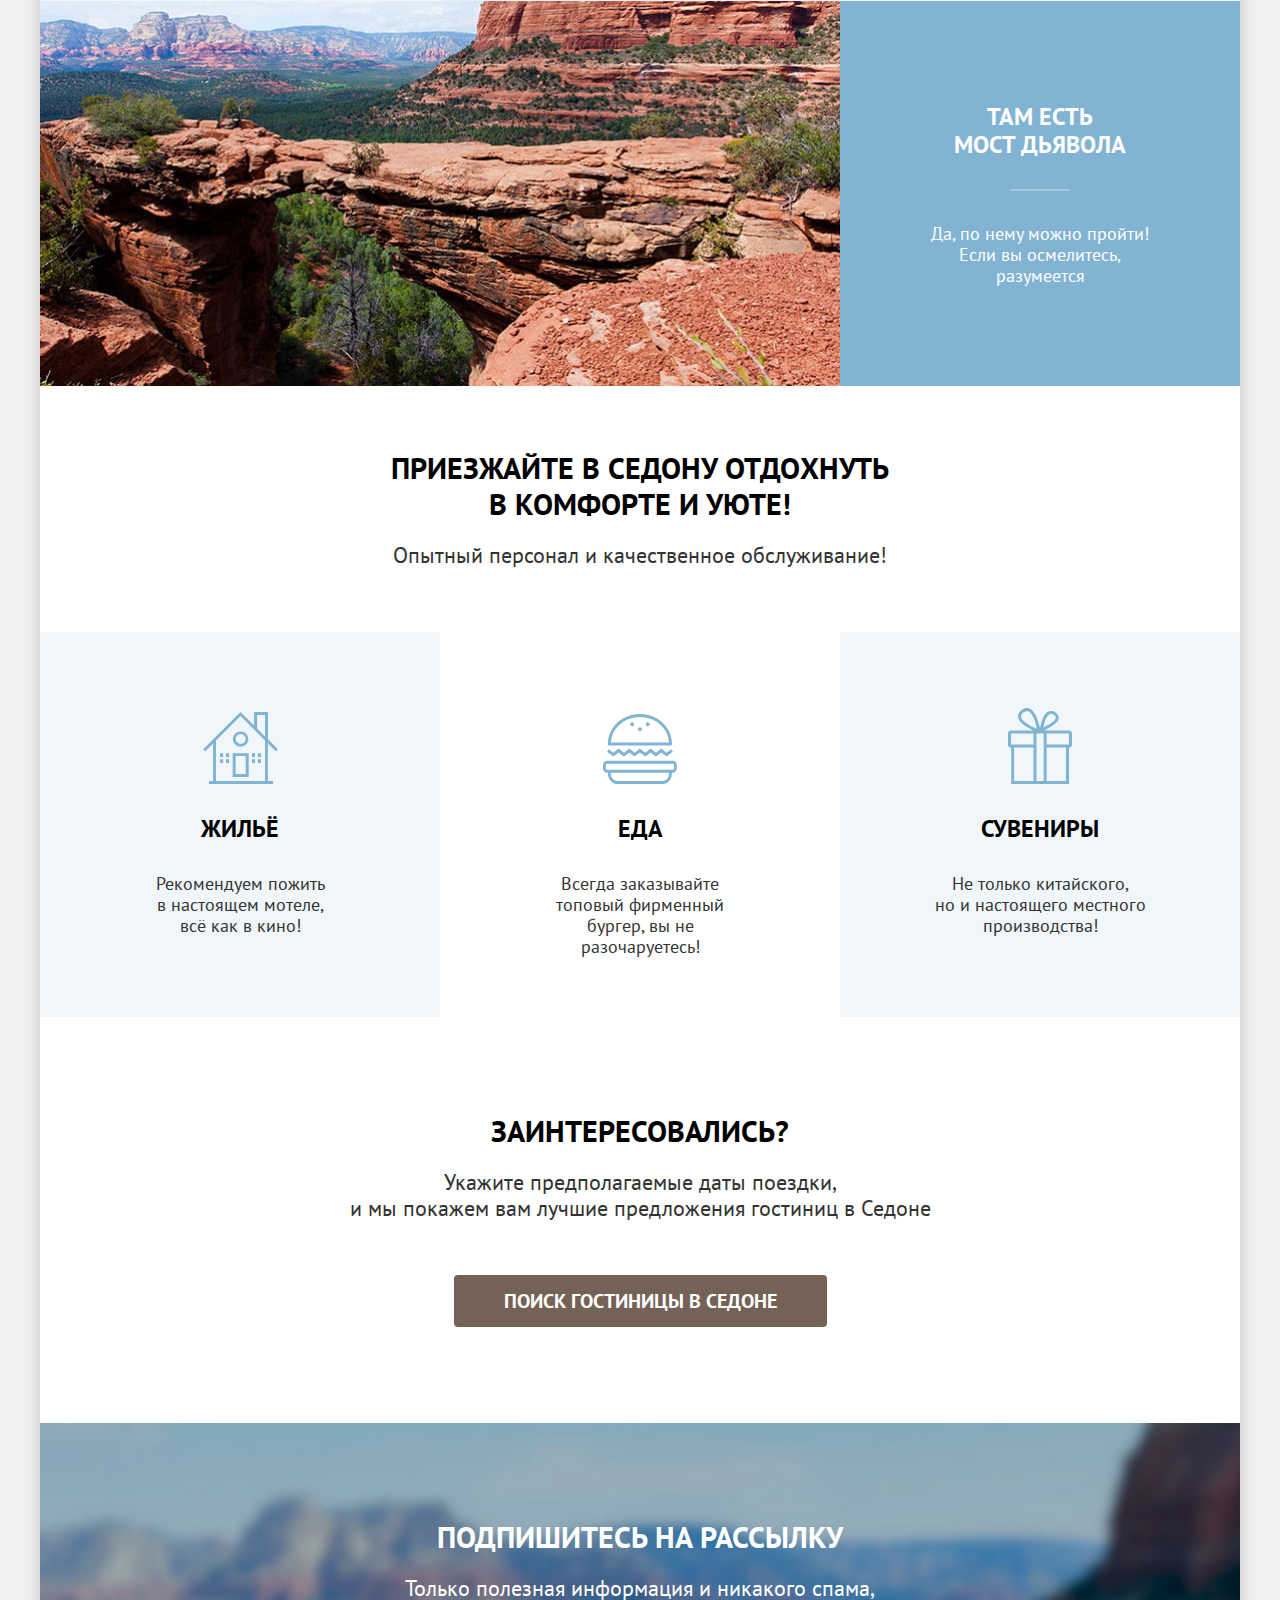
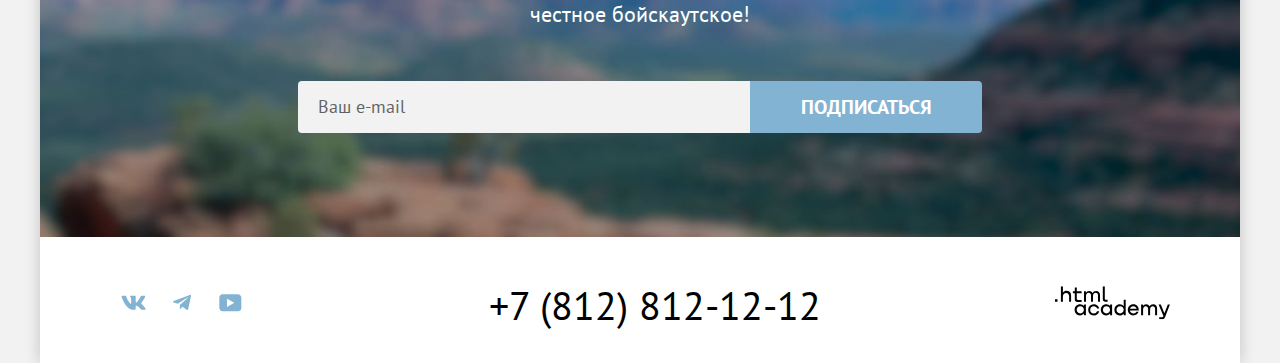
==== commit f03fa827: "Доработка по макету" ====
--- a/index.html
+++ b/index.html
@@ -4,6 +4,7 @@
     <meta charset="utf-8">
     <title>HTML Academy: Седона</title>
     <link rel="stylesheet" href="styles/styles.css">
+    <link rel="icon" href="favicon.ico">
   </head>
   <body>
 
@@ -139,7 +140,7 @@
           <li class="advantages-item">
             <div class="reason reason-photo reason-order">
               <h3 class="reason-title">
-                Там есть мост дьявола
+                Там есть<br>мост дьявола
               </h3>
               <p class="reason-tagline">
                 Да, по нему можно пройти! Если вы осмелитесь, разумеется
@@ -156,8 +157,8 @@
 
         <!-- Шапка сервисов -->
         <header class="services-header">
-          <h2 class="services-title heading">
-            Приезжайте в Седону отдохнуть в комфорте и уюте!
+          <h2 class="services-heading heading">
+            Приезжайте в Седону отдохнуть<br>в комфорте и уюте!
           </h2>
           <p class="heading-tagline">
             Опытный персонал и качественное обслуживание!
@@ -172,7 +173,7 @@
               Жильё
             </h3>
             <p class="reason-tagline services-tagline">
-              Рекомендуем пожить в настоящем мотеле, всё как в кино!
+              Рекомендуем пожить<br>в настоящем мотеле,<br>всё как в кино!
             </p>
           </li>
           <li class="services-item services-food">
@@ -180,7 +181,7 @@
               Еда
             </h3>
             <p class="reason-tagline services-tagline">
-              Всегда заказывайте топовый фирменный бургер, вы не разочаруетесь!
+              Всегда заказывайте<br>топовый фирменный бургер, вы не разочаруетесь!
             </p>
           </li>
           <li class="services-item services-souvenir">
@@ -188,7 +189,7 @@
               Сувениры
             </h3>
             <p class="reason-tagline services-tagline">
-              Не только китайского, но и настоящего местного производства!
+              Не только китайского,<br>но и настоящего местного производства!
             </p>
           </li>
 
@@ -201,7 +202,7 @@
           Заинтересовались?
         </h2>
         <p class="search-hotel-tagline heading-tagline">
-          Укажите предполагаемые даты поездки, и мы покажем вам лучшие предложения гостиниц в Седоне
+          Укажите предполагаемые даты поездки,<br>и мы покажем вам лучшие предложения гостиниц в Седоне
         </p>
         <a class="button button-link" href="catalog.html">
           Поиск гостиницы в Cедоне
@@ -214,7 +215,7 @@
           Подпишитесь на рассылку
         </h2>
         <p class="subscribe-tagline">
-          Только полезная информация и никакого спама, честное бойскаутское!
+          Только полезная информация и никакого спама,<br>честное бойскаутское!
         </p>
         <form class="subscribe-form" action="https://echo.htmlacademy.ru/" method="post">
           <label for="email" class="visually-hidden">
@@ -280,5 +281,115 @@
 
     </footer>
 
+    <!-- Модальное окно -->
+    <div class="modal-container modal-hidden">
+      <div class="modal">
+        <button class="modal-close">
+          <svg class="close-icon" aria-hidden="true" focusable="false" width="15" height="15" viewBox="0 0 15 15" fill="currentColor" xmlns="http://www.w3.org/2000/svg"><path d="M14.5 1.78 13.2.5 7.49 6.2 1.79.5.48 1.8l5.7 5.7-5.7 5.7 1.3 1.3 5.7-5.7 5.7 5.7 1.3-1.3-5.7-5.7 5.7-5.7Z"/></svg>
+          <span class="visually-hidden">
+            Закрыть
+          </span>
+        </button>
+
+        <!-- Содержимое модального окна -->
+        <section class="modal-content">
+          <h2 class="modal-title heading">
+            Поиск гостиницы в Седоне
+          </h2>
+
+          <!-- Форма модального окна -->
+          <form class="modal-form" action="https://echo.htmlacademy.ru/" method="post">
+
+            <!-- Дата -->
+            <fieldset class="modal-group date">
+              <div class="date-container">
+                <label class="modal-label" for="arrival">
+                  Дата заезда:
+                </label>
+                <input class="date-input" type="text" id="arrival" name="arrival-date" placeholder="Укажите дату" value="27 апреля 2020" required>
+                <button class="date-calendar" type="button">
+                  <span class="visually-hidden">
+                    Выбрать дату в календаре
+                  </span>
+                </button>
+                <p class="date-warning date-warning-error">
+                  Мы не можем отправить вас в прошлое.
+                </p>
+              </div>
+              <div class="date-container">
+                <label class="modal-label" for="departure">
+                  Дата выезда:
+                </label>
+                <input class="date-input" type="text" id="departure" name="departure-date" placeholder="Укажите дату" value="1 сентября 2023" required>
+                <button class="date-calendar" type="button">
+                  <span class="visually-hidden">
+                    Выбрать дату в календаре
+                  </span>
+                </button>
+                <p class="date-warning">
+                  На эти даты есть свободные номера. Пока есть.
+                </p>
+              </div>
+            </fieldset>
+
+            <!-- Количество гостей -->
+            <fieldset class="modal-group guests">
+
+              <!-- Взрослые -->
+              <div class="guests-container">
+                <label class="modal-label guests-label" for="adults">
+                  Взрослые:
+                </label>
+                <button class="guests-button guests-less" type="button">
+                  <svg class="guests-icon" aria-hidden="true" focusable="false" width="20" height="20" viewBox="0 0 20 20" fill="currentColor" xmlns="http://www.w3.org/2000/svg"><path d="M3 9v2h14V9H3Z"/></svg>
+                  <span class="visually-hidden">Меньше гостей</span>
+                </button>
+                <input class="guests-input" type="number" id="adults" name="adult-guests" value="2" placeholder="0" required>
+                <button class="guests-button guests-more" type="button">
+                  <svg class="guests-icon" aria-hidden="true" focusable="false" width="20" height="20" viewBox="0 0 20 20" fill="currentColor" xmlns="http://www.w3.org/2000/svg"><path d="M17 9h-6V3H9v6H3v2h6v6h2v-6h6V9Z"/></svg>
+                  <span class="visually-hidden">Больше гостей</span>
+                </button>
+              </div>
+
+              <!-- Дети (с тултипом) -->
+              <div class="guests-container">
+                <div class="tooltip-container">
+                  <label class="modal-label guests-label guests-label-children" for="children">
+                    Дети:
+                  </label>
+
+                  <!-- Тултип-->
+                  <span class="tooltip">
+                    <button class="tooltip-toggle" type="button" aria-labelledby="tooltip-label-date">
+                    </button>
+                    <span class="tooltip-text" role="tooltip" id="tooltip-label-date">
+                      Укажите количество детей, которые будут с вами, возраст которых от 6 до 18 лет. Дети до 6 лет размещаются бесплатно.
+                    </span>
+                  </span>
+
+                  <button class="guests-button guests-less" type="button">
+                    <svg class="guests-icon" aria-hidden="true" focusable="false" width="20" height="20" viewBox="0 0 20 20" fill="currentColor" xmlns="http://www.w3.org/2000/svg"><path d="M3 9v2h14V9H3Z"/></svg>
+                    <span class="visually-hidden">Меньше гостей</span>
+                  </button>
+                  <input class="guests-input" type="number" id="children" name="children-guests" value="2" placeholder="0" required>
+                  <button class="guests-button guests-more" type="button">
+                    <svg class="guests-icon" aria-hidden="true" focusable="false" width="20" height="20" viewBox="0 0 20 20" fill="currentColor" xmlns="http://www.w3.org/2000/svg"><path d="M17 9h-6V3H9v6H3v2h6v6h2v-6h6V9Z"/></svg>
+                    <span class="visually-hidden">Больше гостей</span>
+                  </button>
+                </div>
+              </div>
+
+            </fieldset>
+
+            <!-- Кнопка модального окна -->
+            <button class="modal-button button" type="submit">
+              Найти
+            </button>
+
+          </form>
+        </section>
+      </div>
+    </div>
+
   </body>
 </html>
--- a/styles/styles.css
+++ b/styles/styles.css
@@ -1,3 +1,10 @@
+/*
+* Prefixed by https://autoprefixer.github.io
+* PostCSS: v8.4.14,
+* Autoprefixer: v10.4.7
+* Browsers: last 1 version
+*/
+
 /* Шрифты */
 
 @font-face {
@@ -158,6 +165,7 @@
 .navigation-button {
   font-size: 16px;
   line-height: 20px;
+  padding: 8px 34px;
   margin-left: 20px;
 }
 
@@ -270,7 +278,9 @@
   width: 1060px;
   padding: 40px 70px 30px;
   display: flex;
+  flex-wrap: wrap;
   justify-content: space-between;
+  align-items: center;
 }
 
 .social-list {
@@ -318,6 +328,7 @@
 }
 
 .htmlacademy-link {
+  display: block;
   width: 115px;
   color: #000000;
 }
@@ -416,7 +427,7 @@
   color: #ffffff;
 }
 
-.reason-title::after {
+.reason-title:not(.services-title)::after {
   display: block;
   position: relative;
   top: 30px;
@@ -442,7 +453,7 @@
   padding: 64px 200px;
 }
 
-.services-title {
+.services-heading {
   margin-bottom: 20px;
 }
 
@@ -454,6 +465,10 @@
   line-height: 21px;
   background-color: rgba(131, 179, 211, 0.12);
   background-position: bottom 233px left 50%;
+}
+
+.services-title {
+  margin-bottom: 30px;
 }
 
 .services-housing {
@@ -537,6 +552,38 @@
 .subscribe-button {
   width: 232px;
   border-radius: 0 4px 4px 0;
+}
+
+.subscribe-input::-webkit-input-placeholder {
+  font-family: "PT Sans", sans-serif;
+  color: #000000;
+  opacity: 60%;
+  font-size: 18px;
+  line-height: 24px;
+}
+
+.subscribe-input::-moz-placeholder {
+  font-family: "PT Sans", sans-serif;
+  color: #000000;
+  opacity: 60%;
+  font-size: 18px;
+  line-height: 24px;
+}
+
+.subscribe-input:-ms-input-placeholder {
+  font-family: "PT Sans", sans-serif;
+  color: #000000;
+  opacity: 60%;
+  font-size: 18px;
+  line-height: 24px;
+}
+
+.subscribe-input::-ms-input-placeholder {
+  font-family: "PT Sans", sans-serif;
+  color: #000000;
+  opacity: 60%;
+  font-size: 18px;
+  line-height: 24px;
 }
 
 .subscribe-input::placeholder {
@@ -779,7 +826,13 @@
   background-color: #f2f2f2;
   border: none;
   outline: none;
-  appearance: textfield;
+  -webkit-appearance: textfield;
+     -moz-appearance: textfield;
+          appearance: textfield;
+}
+
+.filter-input::-webkit-outer-spin-button, .filter-input::-webkit-inner-spin-button {
+  -webkit-appearance: none;
 }
 
 .filter-input[name="min-price"] {
@@ -799,10 +852,9 @@
   outline: 3px solid #83b3d3;
 }
 
-.filter-input:active {
+.filter-input:valid.filter-input:focus, .filter-input:active {
   background-color: #f2f2f2;
   outline: 2px solid #000000;
-  outline-offset: -2px;
 }
 
 .label-text {
@@ -901,7 +953,9 @@
   font: inherit;
   font-size: 18px;
   line-height: 21px;
-  appearance: none;
+  -webkit-appearance: none;
+     -moz-appearance: none;
+          appearance: none;
   background-color: #ffffff;
   background-image: url("../images/catalog/svg/sorting-arrow.svg");
   background-repeat: no-repeat;
@@ -979,7 +1033,9 @@
 /* Список гостиниц */
 
 .hotels-list {
+  display: -ms-grid;
   display: grid;
+  -ms-grid-columns: 340px 20px 340px 20px 340px;
   grid-template-columns: repeat(3, 340px);
   gap: 20px;
   list-style: none;
@@ -993,15 +1049,20 @@
 .hotels-card {
   width: 298px;
   padding: 20px;
+  display: -ms-grid;
   display: grid;
+  -ms-grid-columns: 140px 20px 140px;
   grid-template-columns: repeat(2, 140px);
   row-gap: 16px;
-  column-gap: 20px;
+  -webkit-column-gap: 20px;
+     -moz-column-gap: 20px;
+          column-gap: 20px;
   border: 1px solid #e6e6e6;
   border-radius: 4px;
 }
 
 .hotels-link {
+  -ms-grid-row: 1;
   grid-row: 1;
   grid-column: -1/1;
   color: #000000;
@@ -1023,14 +1084,18 @@
 }
 
 .hotels-description {
+  -ms-grid-row: 2;
   grid-row: 2;
+  -ms-grid-column: 1;
   grid-column: 1;
   font-size: 18px;
   line-height: 21px;
 }
 
 .hotels-price {
+  -ms-grid-row: 2;
   grid-row: 2;
+  -ms-grid-column: 2;
   grid-column: 2;
   font-size: 18px;
   line-height: 21px;
@@ -1039,7 +1104,9 @@
 }
 
 .hotels-button {
+  -ms-grid-row: 3;
   grid-row: 3;
+  -ms-grid-column: 1;
   grid-column: 1;
   width: 120px;
   font-size: 16px;
@@ -1047,11 +1114,14 @@
 }
 
 .favorite {
+  -ms-grid-column: 2;
   grid-column: 2;
 }
 
 .hotels-stars {
+  -ms-grid-row: 4;
   grid-row: 4;
+  -ms-grid-column: 1;
   grid-column: 1;
   display: block;
   margin: auto 0;
@@ -1061,7 +1131,9 @@
 }
 
 .hotels-rating {
+  -ms-grid-row: 4;
   grid-row: 4;
+  -ms-grid-column: 2;
   grid-column: 2;
   font-size: 16px;
   line-height: 20px;
@@ -1155,3 +1227,394 @@
 .pagination-current:active, .pagination-more:active {
   color: rgba(0, 0, 0, 0.3);
 }
+
+/* МОДАЛЬНОЕ ОКНО */
+
+.modal-container {
+  position: fixed;
+  top: 0;
+  left: 0;
+  display: flex;
+  width: 100%;
+  height: 100%;
+  background-color: rgba(242, 242, 242, 0.8);
+}
+
+.modal-hidden {
+  display: none;
+}
+
+.modal {
+  position: relative;
+  margin: auto;
+  background-color: #FFFFFF;
+  min-width: 577px;
+  padding: 64px 70px;
+  text-align: left;
+  border-radius: 30px;
+  box-shadow: 0 25px 50px rgba(0, 0, 0, 0.15);
+}
+
+.modal-title {
+  margin-bottom: 64px;
+}
+
+/* Кнопка закрытия модального окна */
+
+.modal-close {
+  position: absolute;
+  padding: 0;
+  top: 64px;
+  right: 52px;
+  width: 52px;
+  height: 52px;
+  border: none;
+  background-color: #F2F2F2;
+  color: #000000;
+  border-radius: 50%;
+}
+
+.close-icon {
+  margin: 0 auto;
+  display: flex;
+}
+
+.modal-close:hover {
+  background-color: #E6E6E6;
+}
+
+.modal-close:focus {
+  background-color: #E6E6E6;
+  outline: 3px solid #83B3D3;
+}
+
+.modal-close:active {
+  background-color: #E6E6E6;
+  color:rgba(0, 0, 0, 0.3);
+}
+
+/* Форма модального окна */
+
+.modal-group {
+  margin: 0;
+  padding: 0;
+  position: relative;
+  border: none;
+}
+
+.date-container {
+  margin-bottom: 23px;
+}
+
+.modal-label {
+  display: inline-block;
+  font-weight: 700;
+  font-size: 20px;
+  line-height: 24px;
+  color: #000000;
+  text-transform: capitalize;
+  padding-right: 24px;
+  padding-top: 12px;
+  padding-bottom: 12px;
+}
+
+.date-input {
+  font-family: inherit;
+  font-weight: 700;
+  font-size: 18px;
+  line-height: 24px;
+  padding: 12px 20px;
+  width: 400px;
+  border: none;
+  outline: none;
+  color: #000000;
+  border-radius: 4px;
+  margin-bottom: 4px;
+}
+
+.date-input::-webkit-input-placeholder {
+  font-family: inherit;
+  font-weight: 700;
+  font-size: 18px;
+  line-height: 24px;
+  color: #000000;
+  opacity: 60%;
+}
+
+.date-input::-moz-placeholder {
+  font-family: inherit;
+  font-weight: 700;
+  font-size: 18px;
+  line-height: 24px;
+  color: #000000;
+  opacity: 60%;
+}
+
+.date-input:-ms-input-placeholder {
+  font-family: inherit;
+  font-weight: 700;
+  font-size: 18px;
+  line-height: 24px;
+  color: #000000;
+  opacity: 60%;
+}
+
+.date-input::-ms-input-placeholder {
+  font-family: inherit;
+  font-weight: 700;
+  font-size: 18px;
+  line-height: 24px;
+  color: #000000;
+  opacity: 60%;
+}
+
+.date-input::placeholder {
+  font-family: inherit;
+  font-weight: 700;
+  font-size: 18px;
+  line-height: 24px;
+  color: #000000;
+  opacity: 60%;
+}
+
+.date-input:hover {
+  background-color: #E6E6E6;
+}
+
+.date-input:focus {
+  background-color: #E6E6E6;
+  outline: 3px solid #83B3D3;
+}
+
+.date-input:valid.date-input:focus {
+  outline: 3px solid #000000;
+}
+
+.date-input:active {
+  outline: 2px solid #000000;
+}
+
+.date-calendar {
+  position: absolute;
+  width: 48px;
+  height: 48px;
+  background-color: transparent;
+  background-image: url("../images/modal/calendar.svg");
+  background-position: center;
+  background-repeat: no-repeat;
+  border: none;
+  cursor: pointer;
+  opacity: 30%;
+  border-radius: 4px;
+  -webkit-transform: translateX(-100%);
+  transform: translateX(-100%);
+  z-index: 1;
+}
+
+.date-calendar:hover {
+  opacity: 100%;
+}
+
+.date-calendar:focus {
+  opacity: 100%;
+  outline: 3px solid #83B3D3;
+  outline-offset: -3px;
+}
+
+.date-calendar:active {
+  opacity: 30%;
+}
+
+.date-warning {
+  display: block;
+  margin: 0;
+  padding: 0;
+  padding-left: 20px;
+  margin-left: 137px;
+  font-size: 16px;
+  line-height: 21px;
+  color: #333333;
+}
+
+.date-warning-error {
+  color: #FF5757;
+}
+
+/* Количество гостей */
+
+.guests {
+  display: flex;
+  flex-wrap: wrap;
+  justify-content: space-between;
+  margin-bottom: 48px;
+}
+
+.guests-container {
+  display: flex;
+  flex-wrap: wrap;
+  height: 48px;
+}
+
+.guests-label {
+  display: block;
+  padding-right: 46px;
+}
+
+.guests-label-children {
+  padding-right: 82px;
+}
+
+.guests-input {
+  font-family: "PT Sans", sans-serif;
+  font-weight: 700;
+  font-size: 18px;
+  line-height: 20px;
+  display: block;
+  box-sizing: border-box;
+  border: none;
+  outline: none;
+  width: 31px;
+  height: 48px;
+  text-align: center;
+  -webkit-appearance: textfield;
+     -moz-appearance: textfield;
+          appearance: textfield;
+}
+
+.guests-input::-webkit-input-placeholder {
+  font-family: "PT Sans", sans-serif;
+  font-weight: 700;
+  font-size: 18px;
+  line-height: 20px;
+  color: #000000;
+}
+
+.guests-input::-moz-placeholder {
+  font-family: "PT Sans", sans-serif;
+  font-weight: 700;
+  font-size: 18px;
+  line-height: 20px;
+  color: #000000;
+}
+
+.guests-input:-ms-input-placeholder {
+  font-family: "PT Sans", sans-serif;
+  font-weight: 700;
+  font-size: 18px;
+  line-height: 20px;
+  color: #000000;
+}
+
+.guests-input::-ms-input-placeholder {
+  font-family: "PT Sans", sans-serif;
+  font-weight: 700;
+  font-size: 18px;
+  line-height: 20px;
+  color: #000000;
+}
+
+.guests-input::placeholder {
+  font-family: "PT Sans", sans-serif;
+  font-weight: 700;
+  font-size: 18px;
+  line-height: 20px;
+  color: #000000;
+}
+
+.guests-button {
+  display: block;
+  width: 40px;
+  height: 48px;
+  opacity: 30%;
+  background-color: #FFFFFF;
+  border: none;
+  padding: 0;
+  margin: 0;
+  cursor: pointer;
+}
+
+.guests-icon {
+  border-radius: 4px;
+}
+
+.guests-button:hover, .guests-button:focus {
+  opacity: 100%;
+}
+
+.guests-button:focus .guests-icon {
+  outline: 3px solid #82B3D3;
+}
+
+.guests-button:active {
+  opacity: 20%;
+}
+
+/* Тултип */
+
+.tooltip-container {
+  position: relative;
+  display: flex;
+  flex-wrap: wrap;
+}
+
+.tooltip {
+  position: absolute;
+  left: 59px;
+  top: 12px;
+}
+
+.tooltip-toggle {
+  display: block;
+  width: 26px;
+  height: 26px;
+  background-color: #83B3D3;
+  background-image: url("../images/modal/tooltip.svg");
+  background-repeat: no-repeat;
+  background-position: center;
+  padding: 0;
+  margin: 0;
+  border: none;
+  border-radius: 50%;
+}
+
+.tooltip-text {
+  width: 216px;
+  background-color: #333333;
+  color: #FFFFFF;
+  font-size: 16px;
+  line-height: 20px;
+  padding: 15px 18px 18px 22px;
+  border-radius: 10px;
+  position: absolute;
+  -webkit-transform: translateX(-45%) translateY(15px);
+  transform: translateX(-45%) translateY(15px);
+  z-index: 1;
+  display: none;
+  box-shadow: 0 15px 30px rgba(0, 0, 0, 0.3);
+}
+
+.tooltip-text::before {
+  content:"";
+  position:absolute;
+  background-image: url("../images/modal/tooltip-arrow.svg");
+  width: 19px;
+  height: 9px;
+  bottom: 100%;
+  left:0;
+  right:0;
+  margin-left: auto;
+  margin-right: auto;
+}
+
+.tooltip-toggle:hover + .tooltip-text,
+.tooltip-toggle:focus + .tooltip-text {
+  display: block;
+}
+
+/* Кнопка модального окна */
+
+.modal-button {
+  margin-top: 25px;
+  display: block;
+  width: 100%;
+}
